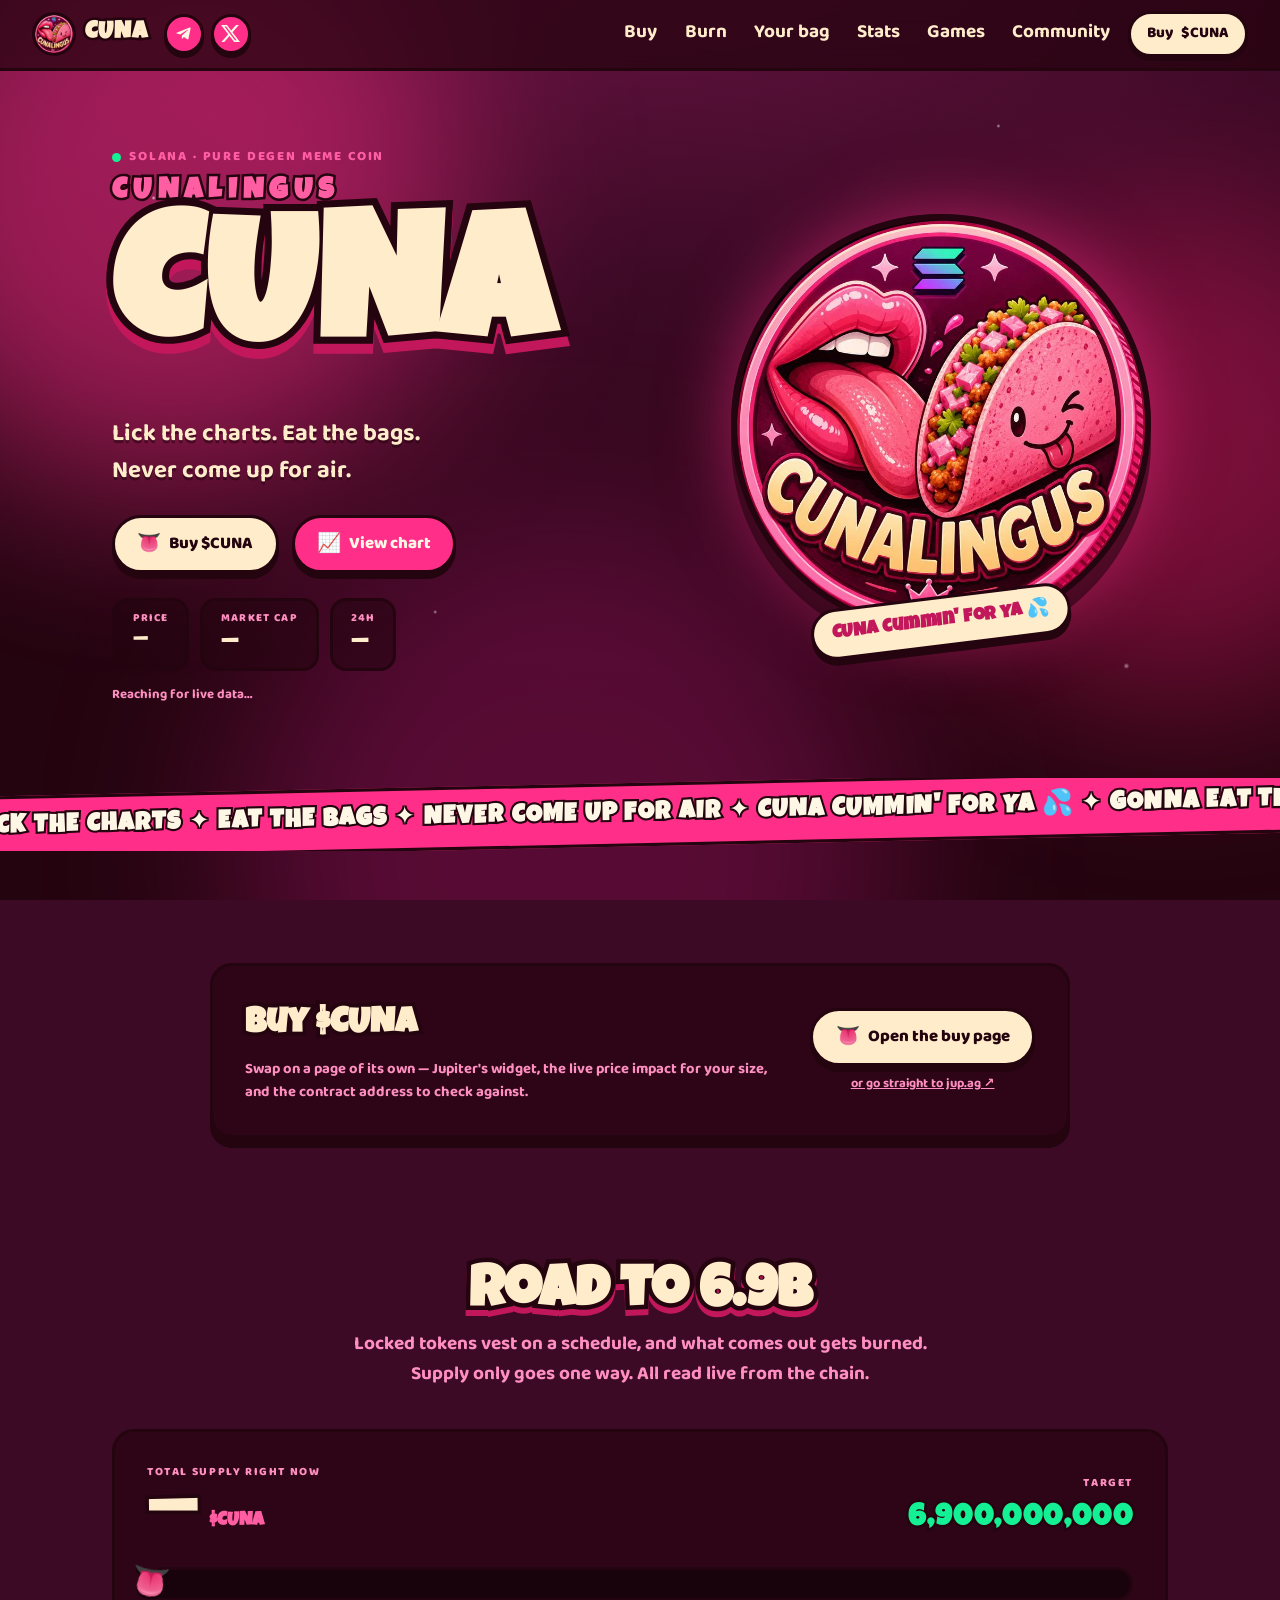
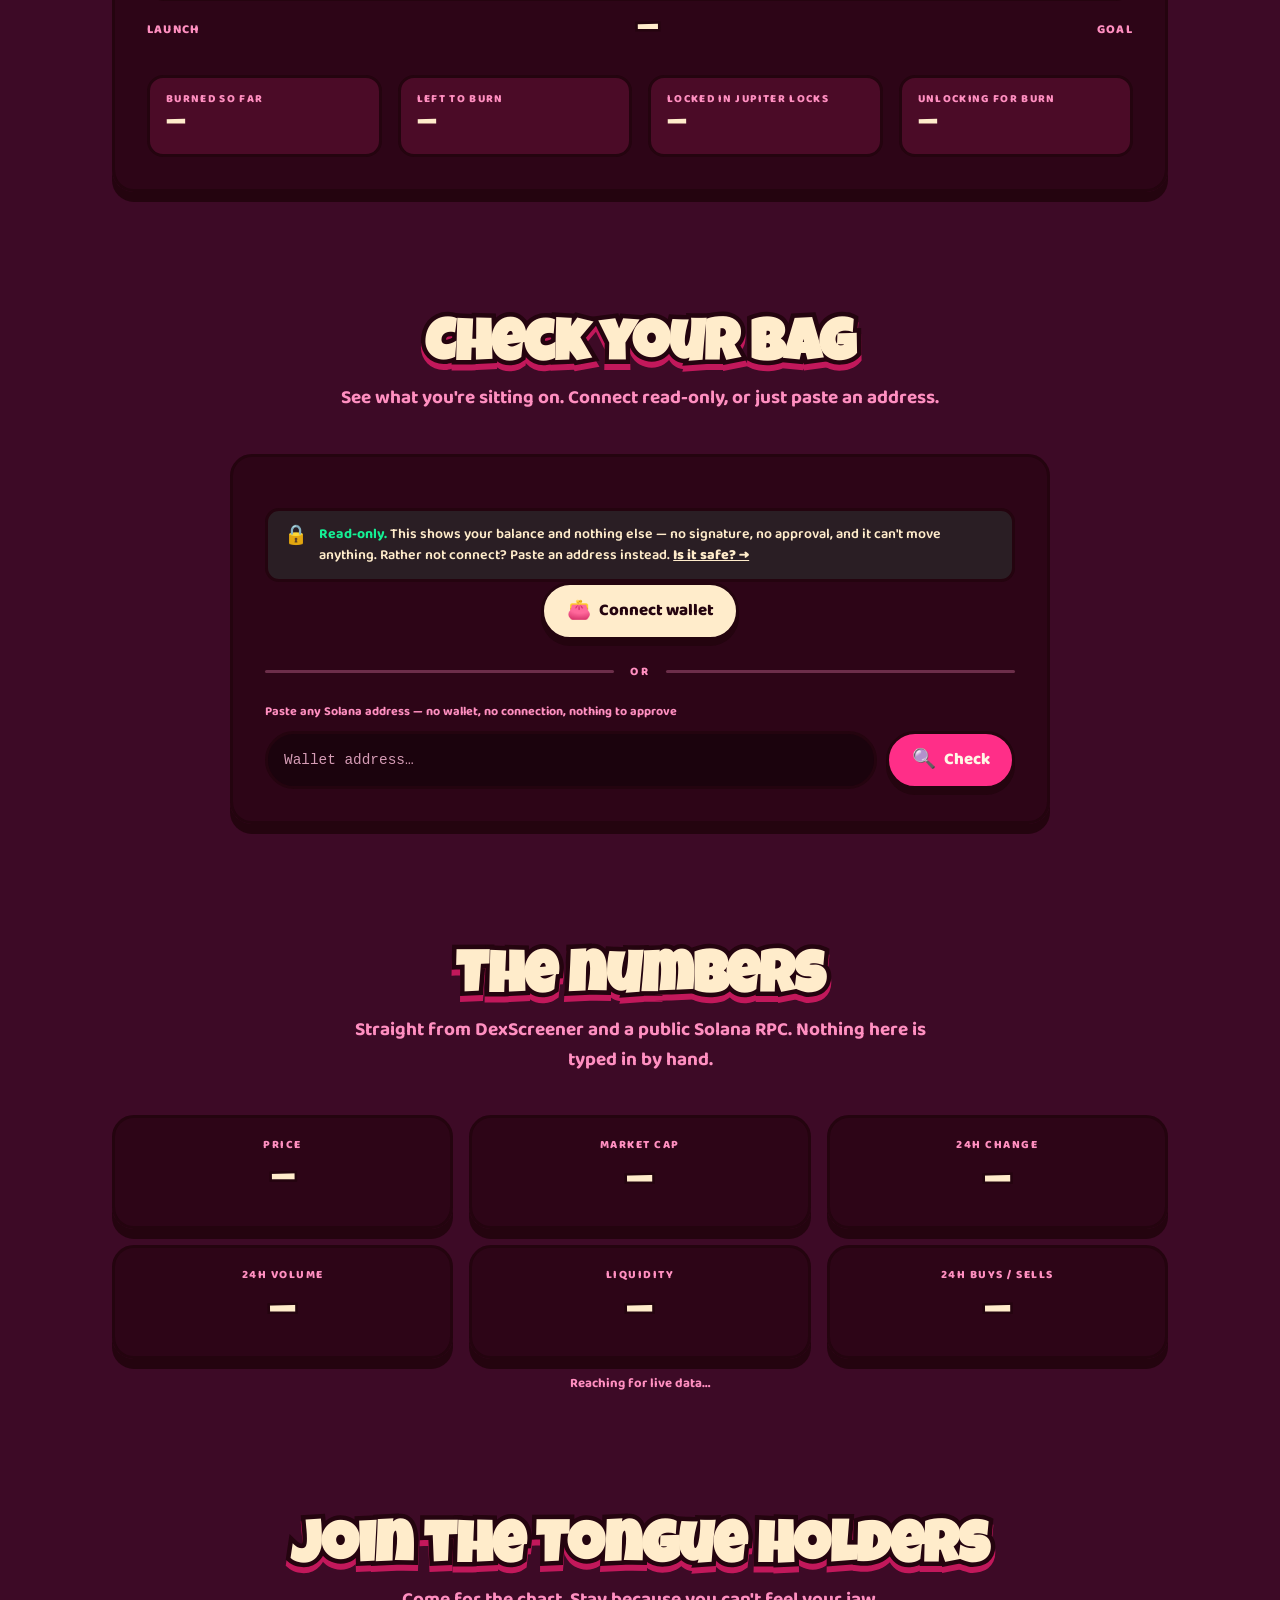
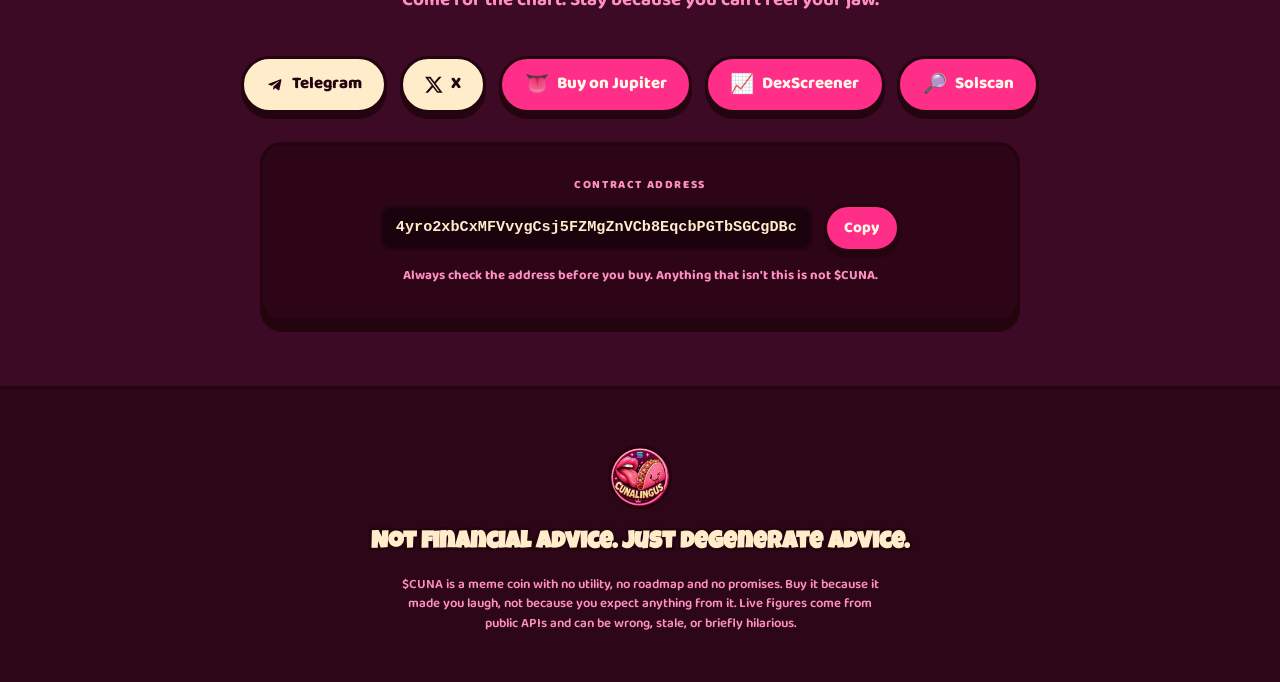
==== index.html @ 72b49560 "games: add TONGUE TWISTER and JEET WHACK, on a shared input layer Two more games out of the sprites " ====
<!doctype html>
<html lang="en">
<head>
<meta charset="utf-8">
<meta name="viewport" content="width=device-width, initial-scale=1, viewport-fit=cover">
<title>CUNALINGUS ($CUNA) — Lick the charts. Eat the bags.</title>
<meta name="description" content="CUNALINGUS ($CUNA) is a pure degen meme coin on Solana. Live price, live supply, and the Road to 6.9B burn tracker. Held by Tongue Holders worldwide.">
<meta name="theme-color" content="#3D0A26">
<link rel="icon" href="assets/logo.jpg">
<link rel="apple-touch-icon" href="assets/logo.jpg">

<link rel="canonical" href="https://cunatoken.com/">
<meta property="og:type" content="website">
<meta property="og:url" content="https://cunatoken.com/">
<meta property="og:site_name" content="CUNALINGUS">
<meta property="og:title" content="CUNALINGUS ($CUNA)">
<meta property="og:description" content="Lick the charts. Eat the bags. Never come up for air.">
<meta property="og:image" content="https://arweave.net/pFKl2kLMwya7ULAUtgBTYExz-3yHM4c3gc5eGmvWkVY">
<meta name="twitter:card" content="summary_large_image">
<meta name="twitter:title" content="CUNALINGUS ($CUNA)">
<meta name="twitter:description" content="Lick the charts. Eat the bags. Never come up for air.">
<meta name="twitter:image" content="https://arweave.net/pFKl2kLMwya7ULAUtgBTYExz-3yHM4c3gc5eGmvWkVY">

<link rel="preconnect" href="https://fonts.googleapis.com">
<link rel="preconnect" href="https://fonts.gstatic.com" crossorigin>
<link rel="preconnect" href="https://api.dexscreener.com">
<link href="https://fonts.googleapis.com/css2?family=Luckiest+Guy&family=Baloo+2:wght@500;600;700;800&display=swap" rel="stylesheet">
<link rel="stylesheet" href="assets/styles.css">
</head>
<body>

<a class="skip" href="#main">Skip to content</a>

<div class="bg" aria-hidden="true">
  <span class="blob blob-1"></span>
  <span class="blob blob-2"></span>
  <span class="blob blob-3"></span>
  <span class="sparkles"></span>
</div>

<header class="nav">
  <a class="nav-brand" href="#top">
    <img src="assets/logo.jpg" alt="" width="44" height="44">
    <span>CUNA</span>
  </a>
  <div class="nav-social" data-nav-social>
    <a class="social-btn" data-social="telegram" href="https://t.me/cunaonsol"
       target="_blank" rel="noopener" aria-label="$CUNA on Telegram">
      <svg viewBox="0 0 24 24" aria-hidden="true" focusable="false"><path d="M9.78 18.65l.28-4.23 7.68-6.92c.34-.31-.07-.46-.52-.19L7.74 13.3 3.64 12c-.88-.25-.89-.86.2-1.3l15.97-6.16c.73-.33 1.43.18 1.15 1.3l-2.72 12.81c-.19.91-.74 1.13-1.5.71L12.6 16.3l-1.99 1.93c-.23.23-.42.42-.83.42z"/></svg>
    </a>
    <a class="social-btn" data-social="x" href="https://x.com/cunatoken"
       target="_blank" rel="noopener" aria-label="$CUNA on X">
      <svg viewBox="0 0 24 24" aria-hidden="true" focusable="false"><path d="M18.901 1.153h3.68l-8.04 9.19L24 22.846h-7.406l-5.8-7.584-6.638 7.584H.474l8.6-9.83L0 1.154h7.594l5.243 6.932ZM17.61 20.644h2.039L6.486 3.24H4.298Z"/></svg>
    </a>
  </div>
  <nav class="nav-links" aria-label="Sections">
    <a href="buy.html">Buy</a>
    <a href="#burn">Burn</a>
    <a href="#bag">Your bag</a>
    <a href="#stats">Stats</a>
    <a href="#memes" data-memes-nav hidden>Memes</a>
    <a href="game.html">Games</a>
    <a href="#community">Community</a>
  </nav>
  <a class="btn btn-buy btn-sm" href="buy.html">Buy <span class="nav-buy-ticker">$CUNA</span></a>
</header>

<main id="main">

  <!-- ───────────────────────── HERO ───────────────────────── -->
  <section class="hero" id="top">
    <div class="hero-copy">
      <p class="eyebrow"><span class="dot"></span> Solana · pure degen meme coin</p>
      <p class="hero-kicker">CUNALINGUS</p>
      <h1 class="hero-title">CUNA</h1>
      <p class="hero-tagline">Lick the charts. Eat the bags.<br>Never come up for air.</p>

      <div class="cta-row">
        <a class="btn btn-buy" href="buy.html">
          <span class="btn-emoji" aria-hidden="true">👅</span> Buy $CUNA
        </a>
        <a class="btn btn-ghost" data-chart-link target="_blank" rel="noopener"
           href="https://dexscreener.com/solana/4yro2xbCxMFVvygCsj5FZMgZnVCb8EqcbPGTbSGCgDBc">
          <span class="btn-emoji" aria-hidden="true">📈</span> View chart
        </a>
      </div>

      <div class="chips" id="chips">
        <div class="chip">
          <span class="chip-label">Price</span>
          <strong class="chip-value" data-field="price">—</strong>
        </div>
        <div class="chip">
          <span class="chip-label">Market cap</span>
          <strong class="chip-value" data-field="fdv">—</strong>
        </div>
        <div class="chip">
          <span class="chip-label">24h</span>
          <strong class="chip-value" data-field="change24">—</strong>
        </div>
      </div>
      <p class="chip-note" data-live-note>Fetching live data…</p>
    </div>

    <div class="hero-art">
      <div class="coin-wrap">
        <img class="coin" src="assets/logo.jpg" width="768" height="768"
             alt="The CUNALINGUS coin: glossy pink lips with a tongue out, next to a winking pink taco.">
        <p class="coin-sticker">CUNA cummin' for ya <span aria-hidden="true">💦</span></p>
      </div>
    </div>
  </section>

  <!-- ───────────────────────── MARQUEE ───────────────────────── -->
  <div class="marquee-clip" aria-hidden="true">
    <div class="marquee">
      <div class="marquee-track">
        <span>LICK THE CHARTS ✦ EAT THE BAGS ✦ NEVER COME UP FOR AIR ✦ CUNA CUMMIN' FOR YA 💦 ✦ GONNA EAT THAT CHART ✦ DIAMOND TONGUES ✦&nbsp;</span>
        <span>LICK THE CHARTS ✦ EAT THE BAGS ✦ NEVER COME UP FOR AIR ✦ CUNA CUMMIN' FOR YA 💦 ✦ GONNA EAT THAT CHART ✦ DIAMOND TONGUES ✦&nbsp;</span>
      </div>
    </div>
  </div>

  <!-- ───────────────────────── BUY (compact) ───────────────────────── -->
  <section class="section" id="buy">
    <div class="card buy-cta">
      <div class="buy-cta-copy">
        <h2 class="buy-cta-title">Buy $CUNA</h2>
        <p>Swap on a page of its own — Jupiter's widget, the live price impact for your size, and the contract address to check against.</p>
      </div>
      <div class="buy-cta-actions">
        <a class="btn btn-buy" href="buy.html">
          <span class="btn-emoji" aria-hidden="true">👅</span> Open the buy page
        </a>
        <a class="buy-cta-alt" href="https://jup.ag/tokens/4yro2xbCxMFVvygCsj5FZMgZnVCb8EqcbPGTbSGCgDBc"
           target="_blank" rel="noopener">or go straight to jup.ag ↗</a>
      </div>
    </div>
  </section>

  <!-- ───────────────────────── BURN TRACKER ───────────────────────── -->
  <section class="section" id="burn">
    <div class="section-head">
      <h2 class="section-title">Road to 6.9B</h2>
      <p class="section-sub">Locked tokens vest on a schedule, and what comes out gets burned. Supply only goes one way. All read live from the chain.</p>
    </div>

    <div class="card burn-card">
      <div class="burn-top">
        <div class="burn-now">
          <span class="burn-label">Total supply right now</span>
          <strong class="burn-supply" data-field="supply">—</strong>
          <span class="burn-unit">$CUNA</span>
        </div>
        <div class="burn-goal">
          <span class="burn-label">Target</span>
          <strong class="burn-goal-value" data-field="goal">6,900,000,000</strong>
        </div>
      </div>

      <div class="bar" role="progressbar" aria-valuemin="0" aria-valuemax="100" aria-valuenow="0"
           aria-label="Progress toward the 6.9 billion supply target" data-bar>
        <div class="bar-fill" data-bar-fill>
          <span class="bar-shine" aria-hidden="true"></span>
        </div>
        <span class="bar-rider" data-bar-rider aria-hidden="true">👅</span>
      </div>

      <div class="bar-legend">
        <span data-field="launchLabel">Launch</span>
        <strong class="bar-pct" data-field="burnPct">—</strong>
        <span data-field="goalLabel">Goal</span>
      </div>

      <div class="burn-send" data-burn-send hidden>
        <div class="burn-send-head">
          <span class="burn-label">Send to the burn wallet</span>
          <p class="burn-send-copy">Want to burn some yourself without connecting anything? Send $CUNA here and it comes out of supply. This is a one-way trip — nothing sent here comes back.</p>
        </div>
        <div class="ca-row">
          <code class="ca-value" data-field="burnWallet">—</code>
          <button class="btn btn-copy" type="button" data-copy-burn>
            <span data-copy-burn-text>Copy</span>
          </button>
        </div>
        <div class="burn-send-stats">
          <div class="mini">
            <span class="mini-label">Waiting in the burn wallet</span>
            <strong class="mini-value" data-field="burnWalletBalance">—</strong>
          </div>
        </div>
        <p class="burn-send-warn"><strong>Only send $CUNA.</strong> Anything else sent to this address is gone for good, and nobody can get it back for you. Check the address character by character before you send — this page reads it from one place, but your clipboard is not the only thing on your computer.</p>
      </div>

      <div class="burn-stats">
        <div class="mini">
          <span class="mini-label">Burned so far</span>
          <strong class="mini-value" data-field="burned">—</strong>
        </div>
        <div class="mini">
          <span class="mini-label">Left to burn</span>
          <strong class="mini-value" data-field="remaining">—</strong>
        </div>
        <div class="mini">
          <span class="mini-label">Locked in Jupiter locks</span>
          <strong class="mini-value" data-field="locked">—</strong>
        </div>
        <div class="mini">
          <span class="mini-label">Unlocking for burn</span>
          <strong class="mini-value" data-field="unlockRate">—</strong>
        </div>
      </div>
    </div>
  </section>

  <!-- ───────────────────────── YOUR BAG (read-only wallet) ───────────────────────── -->
  <section class="section" id="bag">
    <div class="section-head">
      <h2 class="section-title">Check your bag</h2>
      <p class="section-sub">See what you're sitting on. Connect read-only, or just paste an address.</p>
    </div>

    <div class="card bag-card">
      <p class="safety-lite">
        <span class="safety-icon" aria-hidden="true">🔒</span>
        <span><strong>Read-only.</strong> This shows your balance and nothing else — no signature, no approval, and it can't move anything. Rather not connect? Paste an address instead. <a href="safety.html">Is it safe? →</a></span>
      </p>

      <div class="bag-connect" data-bag-connect>
        <button class="btn btn-buy" type="button" data-connect>
          <span class="btn-emoji" aria-hidden="true">👛</span> Connect wallet
        </button>
        <div class="wallet-picker" data-wallet-picker hidden role="group" aria-label="Choose a wallet"></div>

        <p class="bag-or"><span>or</span></p>

        <form class="bag-lookup" data-bag-lookup>
          <label class="bag-lookup-label" for="bag-address">Paste any Solana address — no wallet, no connection, nothing to approve</label>
          <div class="bag-lookup-row">
            <input class="bag-input" id="bag-address" name="address" type="text"
                   placeholder="Wallet address…" data-bag-input
                   autocomplete="off" autocapitalize="none" autocorrect="off" spellcheck="false">
            <button class="btn btn-ghost" type="submit">
              <span class="btn-emoji" aria-hidden="true">🔍</span> Check
            </button>
          </div>
        </form>
      </div>

      <div class="bag-result" data-bag-result hidden>
        <div class="bag-head">
          <div>
            <span class="bag-label" data-bag-source-label>Connected</span>
            <code class="bag-addr" data-field="walletAddr">—</code>
          </div>
          <button class="btn btn-ghost btn-sm" type="button" data-disconnect>
            <span data-disconnect-text>Disconnect</span>
          </button>
        </div>

        <div class="bag-grid">
          <div class="mini">
            <span class="mini-label">Your $CUNA</span>
            <strong class="mini-value" data-field="bagAmount">—</strong>
          </div>
          <div class="mini">
            <span class="mini-label">Worth right now</span>
            <strong class="mini-value" data-field="bagUsd">—</strong>
          </div>
          <div class="mini">
            <span class="mini-label">Share of total supply</span>
            <strong class="mini-value" data-field="bagShare">—</strong>
          </div>
        </div>

        <p class="bag-rank">Standing: <strong data-field="bagRank">—</strong></p>
      </div>

      <p class="bag-msg" data-bag-msg role="status"></p>
    </div>
  </section>

  <!-- ───────────────────────── STATS ───────────────────────── -->
  <section class="section" id="stats">
    <div class="section-head">
      <h2 class="section-title">The numbers</h2>
      <p class="section-sub">Straight from DexScreener and a public Solana RPC. Nothing here is typed in by hand.</p>
    </div>

    <div class="stat-grid">
      <div class="card stat">
        <span class="stat-label">Price</span>
        <strong class="stat-value" data-field="price">—</strong>
      </div>
      <div class="card stat">
        <span class="stat-label">Market cap</span>
        <strong class="stat-value" data-field="fdv">—</strong>
      </div>
      <div class="card stat">
        <span class="stat-label">24h change</span>
        <strong class="stat-value" data-field="change24">—</strong>
      </div>
      <div class="card stat">
        <span class="stat-label">24h volume</span>
        <strong class="stat-value" data-field="volume24">—</strong>
      </div>
      <div class="card stat">
        <span class="stat-label">Liquidity</span>
        <strong class="stat-value" data-field="liquidity">—</strong>
      </div>
      <div class="card stat">
        <span class="stat-label">24h buys / sells</span>
        <strong class="stat-value" data-field="txns24">—</strong>
      </div>
    </div>
    <p class="stat-foot" data-live-note>Fetching live data…</p>
  </section>

  <!-- ───────────────────────── MEMES ───────────────────────── -->
  <section class="section" id="memes" data-memes-section hidden>
    <div class="section-head">
      <h2 class="section-title">Meme stash</h2>
      <p class="section-sub">Right-click, save, post. That's the whole utility.</p>
    </div>
    <div class="meme-grid" data-meme-grid></div>
  </section>

  <!-- ───────────────────────── COMMUNITY ───────────────────────── -->
  <section class="section" id="community">
    <div class="section-head">
      <h2 class="section-title">Join the Tongue Holders</h2>
      <p class="section-sub">Come for the chart. Stay because you can't feel your jaw.</p>
    </div>

    <div class="links-row" data-links-row></div>

    <div class="card ca-card">
      <span class="ca-label">Contract address</span>
      <div class="ca-row">
        <code class="ca-value" data-field="mint">4yro2xbCxMFVvygCsj5FZMgZnVCb8EqcbPGTbSGCgDBc</code>
        <button class="btn btn-copy" type="button" data-copy-mint>
          <span data-copy-text>Copy</span>
        </button>
      </div>
      <p class="ca-note">Always check the address before you buy. Anything that isn't this is not $CUNA.</p>
    </div>
  </section>

</main>

<footer class="footer">
  <img src="assets/logo.jpg" alt="" width="64" height="64" class="footer-mark">
  <p class="footer-line">Not financial advice. Just degenerate advice.</p>
  <p class="footer-fine">$CUNA is a meme coin with no utility, no roadmap and no promises. Buy it because it made you laugh, not because you expect anything from it. Live figures come from public APIs and can be wrong, stale, or briefly hilarious.</p>
</footer>

<script src="assets/app.js"></script>
</body>
</html>
---- assets/styles.css ----
/* ============================================================
   CUNALINGUS ($CUNA) — sticker-book styles
   Palette: hot pink, deep plum, cream. Bold cartoon outlines.
   ============================================================ */

:root {
  --ink:        #24040f;
  --plum:       #3d0a26;
  --plum-2:     #520f33;
  --plum-3:     #6b1444;
  --pink:       #ff2e88;
  --pink-2:     #ff5fa2;
  --pink-3:     #ff8fc0;
  --pink-deep:  #c2185b;
  --cream:      #ffeccb;
  --cream-2:    #fff7e6;
  --mint:       #14f195;
  --red:        #ff5c5c;

  --edge: 3px solid var(--ink);
  --pop: 0 6px 0 var(--ink);
  --pop-lg: 0 10px 0 var(--ink);
  --radius: 22px;
  --maxw: 1120px;

  color-scheme: dark;

  --font-display: "Luckiest Guy", "Comic Sans MS", system-ui, sans-serif;
  --font-body: "Baloo 2", ui-rounded, "Segoe UI", system-ui, sans-serif;
}

*, *::before, *::after { box-sizing: border-box; }

html { scroll-behavior: smooth; }

body {
  margin: 0;
  font-family: var(--font-body);
  font-weight: 600;
  font-size: clamp(16px, 1.05vw + 13px, 19px);
  line-height: 1.55;
  color: var(--cream);
  background: var(--plum);
  overflow-x: hidden;
  -webkit-font-smoothing: antialiased;
}

img { max-width: 100%; height: auto; display: block; }

a { color: var(--pink-3); }

.skip {
  position: absolute; left: -9999px; top: 0; z-index: 100;
  background: var(--cream); color: var(--ink);
  padding: .6rem 1rem; border-radius: 0 0 12px 0; font-weight: 800;
}
.skip:focus { left: 0; }

:focus-visible {
  outline: 3px dashed var(--cream);
  outline-offset: 3px;
}

/* ─────────────── animated background ─────────────── */

.bg { position: fixed; inset: 0; z-index: -1; overflow: hidden; background:
  radial-gradient(120% 90% at 50% -10%, var(--plum-3) 0%, var(--plum) 45%, var(--ink) 100%); }

.blob {
  position: absolute;
  border-radius: 50%;
  filter: blur(90px);
  opacity: .5;
  animation: drift 26s ease-in-out infinite;
}
.blob-1 { width: 46vw; height: 46vw; left: -10vw; top: -8vw; background: var(--pink); }
.blob-2 { width: 40vw; height: 40vw; right: -12vw; top: 22vh; background: var(--pink-deep); animation-delay: -9s; }
.blob-3 { width: 52vw; height: 52vw; left: 18vw; bottom: -22vw; background: #8a1259; animation-delay: -17s; }

@keyframes drift {
  0%, 100% { transform: translate3d(0, 0, 0) scale(1); }
  33%      { transform: translate3d(6vw, 4vh, 0) scale(1.12); }
  66%      { transform: translate3d(-5vw, -3vh, 0) scale(.94); }
}

.sparkles {
  position: absolute; inset: 0;
  background-image:
    radial-gradient(2px 2px at 12% 22%, rgba(255,255,255,.75), transparent),
    radial-gradient(2px 2px at 78% 14%, rgba(255,255,255,.6), transparent),
    radial-gradient(2px 2px at 34% 68%, rgba(255,255,255,.55), transparent),
    radial-gradient(3px 3px at 88% 74%, rgba(255,255,255,.5), transparent),
    radial-gradient(2px 2px at 58% 42%, rgba(255,255,255,.5), transparent),
    radial-gradient(2px 2px at 22% 88%, rgba(255,255,255,.45), transparent);
  background-size: 100% 100%;
  animation: twinkle 5s ease-in-out infinite alternate;
}
@keyframes twinkle { from { opacity: .35; } to { opacity: .9; } }

/* ─────────────── nav ─────────────── */

.nav {
  position: sticky; top: 0; z-index: 50;
  display: flex; align-items: center; gap: 1rem;
  padding: .7rem clamp(.9rem, 3vw, 2rem);
  background: rgba(36, 4, 15, .72);
  backdrop-filter: blur(14px);
  border-bottom: 3px solid var(--ink);
}

.nav-brand {
  display: flex; align-items: center; gap: .55rem;
  font-family: var(--font-display); font-size: 1.5rem;
  color: var(--cream); text-decoration: none; letter-spacing: .04em;
  -webkit-text-stroke: 5px var(--ink); paint-order: stroke fill;
}
.nav-brand img { border-radius: 50%; border: 3px solid var(--ink); }

.nav-links {
  display: flex; gap: clamp(.6rem, 2vw, 1.5rem);
  flex-wrap: wrap;
}
.nav-links a {
  color: var(--cream); text-decoration: none; font-weight: 700;
  padding: .25rem .1rem; border-bottom: 3px solid transparent;
  transition: color .15s, border-color .15s;
}
.nav-links a:hover { color: var(--pink-3); border-bottom-color: var(--pink); }

/* Breakpoint sized from the widest the nav can ever get: every section link
   present INCLUDING Memes, which is hidden until CONFIG.memes is populated.
   Measured, not guessed — below this the row wraps to two lines and anchor
   targets land under the sticky bar. */
@media (max-width: 980px) {
  .nav-links { display: none; }
}

@media (max-width: 400px) {
  .nav { gap: .5rem; padding-left: .7rem; padding-right: .7rem; }
  .nav-brand { font-size: 1.2rem; gap: .4rem; }
  .nav-brand img { width: 34px; height: 34px; }
  .social-btn { width: 34px; height: 34px; }
  .social-btn svg { width: 16px; height: 16px; }
  .btn-sm { padding: .45rem .75rem; font-size: .85rem; }
  /* "Buy $CUNA" is more than a narrow header can hold next to everything
     else; the ticker drops and the button reads simply "Buy". */
  .nav-buy-ticker { display: none; }
}

.nav-social {
  display: flex; gap: .45rem; flex: 0 0 auto;
  /* Sits beside the logo and pushes the rest of the header right, so the
     two places people actually gather are among the first things read.
     Doubles as the mobile layout: with the text links hidden this still
     leaves Buy on the right. */
  margin-right: auto;
}

.social-btn {
  display: grid; place-items: center;
  width: 40px; height: 40px;
  color: var(--cream-2);
  background: var(--pink);
  border: 3px solid var(--ink);
  border-radius: 50%;
  box-shadow: 0 4px 0 var(--ink);
  transition: transform .12s ease, box-shadow .12s ease, background .15s;
}
.social-btn:hover { background: var(--pink-2); transform: translateY(2px); box-shadow: 0 2px 0 var(--ink); }
.social-btn:active { transform: translateY(4px); box-shadow: 0 0 0 var(--ink); }
.social-btn[hidden] { display: none; }
.social-btn svg { width: 19px; height: 19px; fill: currentColor; display: block; }

/* ─────────────── buttons ─────────────── */

.btn {
  display: inline-flex; align-items: center; gap: .5rem;
  font-family: var(--font-body); font-weight: 800; font-size: 1.05rem;
  padding: .8rem 1.4rem;
  border: var(--edge); border-radius: 999px;
  text-decoration: none; cursor: pointer;
  box-shadow: var(--pop);
  transition: transform .12s ease, box-shadow .12s ease, background .15s;
}
.btn:hover { transform: translateY(3px); box-shadow: 0 3px 0 var(--ink); }
.btn:active { transform: translateY(6px); box-shadow: 0 0 0 var(--ink); }

.btn-sm { padding: .5rem 1rem; font-size: .95rem; box-shadow: 0 4px 0 var(--ink); }
.btn-emoji { font-size: 1.15em; line-height: 1; }
.btn-icon { width: 1.05em; height: 1.05em; fill: currentColor; flex: 0 0 auto; }

.btn-buy { background: var(--cream); color: var(--ink); }
.btn-buy:hover { background: #fff; }

.btn-ghost { background: var(--pink); color: var(--cream-2); }
.btn-ghost:hover { background: var(--pink-2); }

.btn-copy { background: var(--pink); color: var(--cream-2); padding: .55rem 1.1rem; font-size: .95rem; }
.btn-copy.is-done { background: var(--mint); color: var(--ink); }

/* ─────────────── hero ─────────────── */

.hero {
  max-width: var(--maxw);
  margin: 0 auto;
  padding: clamp(2rem, 6vw, 4.5rem) clamp(1rem, 4vw, 2rem) clamp(1.5rem, 4vw, 3rem);
  display: grid;
  grid-template-columns: 1.1fr .9fr;
  gap: clamp(1.5rem, 4vw, 3rem);
  align-items: center;
}
@media (max-width: 900px) {
  .hero { grid-template-columns: 1fr; text-align: center; }
  .hero-art { order: -1; }
  .cta-row, .chips { justify-content: center; }
  .eyebrow { justify-content: center; }
}

.eyebrow {
  display: inline-flex; align-items: center; gap: .5rem;
  margin: 0 0 .6rem;
  font-size: .82rem; font-weight: 800; letter-spacing: .14em; text-transform: uppercase;
  color: var(--pink-2);
}
.dot {
  width: 9px; height: 9px; border-radius: 50%; background: var(--mint);
  box-shadow: 0 0 0 0 rgba(20,241,149,.7); animation: pulse 2.2s infinite;
}
@keyframes pulse {
  70%  { box-shadow: 0 0 0 10px rgba(20,241,149,0); }
  100% { box-shadow: 0 0 0 0 rgba(20,241,149,0); }
}

.hero-kicker {
  margin: 0 0 .35rem;
  font-family: var(--font-display);
  font-size: clamp(1.1rem, 3vw, 1.8rem);
  line-height: 1.1;
  letter-spacing: .22em;
  color: var(--pink-2);
  -webkit-text-stroke: 5px var(--ink); paint-order: stroke fill;
}

.hero-title {
  /* line-height under 1 lets the glyphs spill out of their line box, so the
     display face needs breathing room above it or it eats the kicker. */
  margin: 0 0 .14em;
  font-family: var(--font-display);
  font-size: clamp(4.5rem, 17vw, 11rem);
  line-height: 1;
  letter-spacing: .01em;
  color: var(--cream);
  -webkit-text-stroke: 14px var(--ink);
  paint-order: stroke fill;
  filter: drop-shadow(0 10px 0 var(--pink-deep));
}

.hero-tagline {
  margin: 0 0 1.6rem;
  font-size: clamp(1.15rem, 2.2vw, 1.5rem);
  font-weight: 700;
  color: var(--cream);
  text-shadow: 0 3px 0 rgba(36,4,15,.55);
}

.cta-row { display: flex; flex-wrap: wrap; gap: .8rem; margin-bottom: 1.6rem; }

.chips { display: flex; flex-wrap: wrap; gap: .7rem; }
.chip {
  display: flex; flex-direction: column; gap: .05rem;
  padding: .55rem 1.1rem;
  background: rgba(36,4,15,.55);
  border: 3px solid var(--ink);
  border-radius: 16px;
  min-width: 118px;
}
.chip-label { font-size: .7rem; letter-spacing: .12em; text-transform: uppercase; color: var(--pink-3); font-weight: 800; }
.chip-value { font-family: var(--font-display); font-size: 1.25rem; letter-spacing: .02em; color: var(--cream); }
.chip-note, .stat-foot {
  margin: .9rem 0 0; font-size: .82rem; color: var(--pink-3); font-weight: 700;
}

.hero-art { display: flex; justify-content: center; }
.coin-wrap { position: relative; width: min(100%, 420px); }
.coin {
  width: 100%;
  border-radius: 50%;
  border: 6px solid var(--ink);
  box-shadow: 0 18px 0 rgba(36,4,15,.6), 0 0 70px rgba(255,46,136,.55);
  animation: bob 6s ease-in-out infinite;
}
@keyframes bob {
  0%, 100% { transform: translateY(0) rotate(-2deg); }
  50%      { transform: translateY(-16px) rotate(2deg); }
}

.coin-sticker {
  /* Centred under the coin and never wider than it, so the rotation can't
     push horizontal overflow onto the page at small viewports. */
  position: absolute;
  left: 50%;
  bottom: -3%;
  margin: 0;
  transform: translateX(-50%) rotate(-7deg);
  transform-origin: center;
  max-width: 100%;
  padding: .5rem 1.15rem;
  background: var(--cream);
  color: var(--pink-deep);
  border: 3px solid var(--ink);
  border-radius: 999px;
  box-shadow: var(--pop);
  font-family: var(--font-display);
  font-size: clamp(.8rem, 1.7vw, 1.15rem);
  letter-spacing: .03em;
  white-space: nowrap;
  animation: sticker-wiggle 4.5s ease-in-out infinite;
}
@keyframes sticker-wiggle {
  0%, 100% { transform: translateX(-50%) rotate(-7deg) translateY(0); }
  50%      { transform: translateX(-50%) rotate(-3deg) translateY(-7px); }
}

/* ─────────────── marquee ─────────────── */

.marquee-clip {
  overflow: hidden;
  margin: 1.5rem 0 3rem;
  padding: .4rem 0;
}
.marquee {
  overflow: hidden;
  background: var(--pink);
  border-top: 3px solid var(--ink);
  border-bottom: 3px solid var(--ink);
  padding: .55rem 0;
  transform: rotate(-1.2deg) scale(1.04);
}
.marquee-track {
  display: flex; width: max-content;
  animation: slide 38s linear infinite;
}
.marquee span {
  font-family: var(--font-display);
  font-size: clamp(1rem, 2.2vw, 1.5rem);
  letter-spacing: .06em;
  color: var(--cream-2);
  white-space: nowrap;
  -webkit-text-stroke: 4px var(--ink); paint-order: stroke fill;
}
@keyframes slide { to { transform: translateX(-50%); } }

/* ─────────────── sections & cards ─────────────── */

.section {
  max-width: var(--maxw);
  margin: 0 auto;
  padding: clamp(2rem, 6vw, 4rem) clamp(1rem, 4vw, 2rem);
  scroll-margin-top: 5rem;
}

.hero, #main { scroll-margin-top: 5rem; }

.section-head { text-align: center; margin-bottom: clamp(1.5rem, 4vw, 2.5rem); }

.section-title {
  margin: 0 0 .4rem;
  font-family: var(--font-display);
  font-size: clamp(2.2rem, 6vw, 3.6rem);
  line-height: 1;
  color: var(--cream);
  -webkit-text-stroke: 9px var(--ink); paint-order: stroke fill;
  filter: drop-shadow(0 6px 0 var(--pink-deep));
}
.section-sub { margin: 0 auto; max-width: 56ch; color: var(--pink-3); font-weight: 700; }

.card {
  background: rgba(36,4,15,.62);
  border: var(--edge);
  border-radius: var(--radius);
  box-shadow: var(--pop-lg);
  padding: clamp(1.2rem, 3vw, 2rem);
}

/* One-line version of the safety notice, with the detail a click away. */
.safety-lite {
  display: flex; gap: .7rem; align-items: flex-start;
  margin: 1.2rem 0 0;
  padding: .8rem 1rem;
  background: rgba(20, 241, 149, .1);
  border: 3px solid var(--ink);
  border-radius: 14px;
  font-size: .88rem; line-height: 1.5;
}
.safety-lite strong { color: var(--mint); }
.safety-lite a { color: var(--cream); font-weight: 800; white-space: nowrap; }
.safety-lite .safety-icon { font-size: 1.2rem; line-height: 1.3; }

/* Compact buy call-to-action on the main page. */
.buy-cta {
  display: flex; flex-wrap: wrap; gap: 1.2rem;
  align-items: center; justify-content: space-between;
  max-width: 860px; margin: 0 auto;
}
.buy-cta-copy { flex: 1 1 320px; }
.buy-cta-title {
  margin: 0 0 .3rem;
  font-family: var(--font-display);
  font-size: clamp(1.6rem, 4vw, 2.2rem);
  color: var(--cream);
  -webkit-text-stroke: 7px var(--ink); paint-order: stroke fill;
}
.buy-cta-copy p { margin: 0; font-size: .92rem; color: var(--pink-3); font-weight: 700; }
.buy-cta-actions { display: flex; flex-direction: column; gap: .5rem; align-items: center; }
.buy-cta-alt { font-size: .8rem; font-weight: 700; color: var(--pink-3); }

/* Long-form pages (safety). */
.prose { max-width: 68ch; margin: 0 auto; }
.prose h2 {
  margin: 2rem 0 .6rem;
  font-family: var(--font-display);
  font-size: clamp(1.3rem, 3vw, 1.8rem);
  color: var(--cream);
  -webkit-text-stroke: 6px var(--ink); paint-order: stroke fill;
}
.prose h2:first-of-type { margin-top: 0; }
.prose p { margin: 0 0 .9rem; }
.prose ul { margin: 0 0 .9rem; padding-left: 1.2rem; }
.prose li { margin-bottom: .4rem; }
.prose strong { color: var(--pink-2); }
.prose .ca-value { display: inline-block; }
.prose-back { margin-top: 2.5rem; font-weight: 800; }

/* ─────────────── buy / swap ─────────────── */

.buy-card { max-width: 860px; margin: 0 auto; }


.impact-ok { color: var(--mint); }
.impact-warn { color: #fbbf24; }
.impact-bad { color: var(--red); }

.buy-load { text-align: center; }
.buy-load-note {
  margin: .9rem auto 0; max-width: 56ch;
  font-size: .82rem; color: var(--pink-3); font-weight: 600; line-height: 1.5;
}

.jup-wrap[hidden] { display: none; }
#jupiter-plugin { min-height: 560px; }
.jup-loading {
  margin: 0 0 -1.5rem; padding-top: 1rem;
  text-align: center; font-size: .9rem; font-weight: 700; color: var(--pink-3);
}
.jup-loading[hidden] { display: none; }
.jup-impact {
  margin: .9rem 0 0; text-align: center;
  font-size: .9rem; font-weight: 800;
}
.jup-impact:empty { display: none; }

.buy-fallback { margin: 1.2rem 0 0; text-align: center; font-size: .88rem; font-weight: 700; }
.buy-fallback a { color: var(--pink-3); }
.buy-fallback a:hover { color: var(--cream); }

.mint-inline {
  font-family: ui-monospace, "SFMono-Regular", Menlo, Consolas, monospace;
  font-size: .82em; word-break: break-all; color: var(--cream);
}

/* ─────────────── burn tracker ─────────────── */

.burn-card { position: relative; overflow: hidden; }

.burn-top {
  display: flex; flex-wrap: wrap; gap: 1rem 2rem;
  align-items: flex-end; justify-content: space-between;
  margin-bottom: 1.5rem;
}
.burn-label {
  display: block;
  font-size: .72rem; letter-spacing: .14em; text-transform: uppercase;
  color: var(--pink-3); font-weight: 800; margin-bottom: .2rem;
}
.burn-supply {
  font-family: var(--font-display);
  font-size: clamp(2rem, 6.5vw, 3.6rem);
  line-height: 1;
  color: var(--cream);
  -webkit-text-stroke: 7px var(--ink); paint-order: stroke fill;
  font-variant-numeric: tabular-nums;
}
.burn-unit { font-family: var(--font-display); color: var(--pink-2); font-size: 1.2rem; margin-left: .35rem; }
.burn-goal { text-align: right; }
.burn-goal-value {
  font-family: var(--font-display); font-size: clamp(1.2rem, 3vw, 1.9rem);
  color: var(--mint); -webkit-text-stroke: 5px var(--ink); paint-order: stroke fill;
}
@media (max-width: 560px) { .burn-goal { text-align: left; } }

.bar {
  position: relative;
  height: 34px;
  background: rgba(0,0,0,.45);
  border: var(--edge);
  border-radius: 999px;
  overflow: visible;
}
.bar-fill {
  position: relative;
  height: 100%;
  width: 0%;
  border-radius: 999px;
  background: linear-gradient(90deg, var(--pink-deep), var(--pink), var(--pink-3));
  transition: width 1.2s cubic-bezier(.22,.9,.3,1);
  overflow: hidden;
}
.bar-shine {
  position: absolute; inset: 0;
  background: linear-gradient(100deg, transparent 20%, rgba(255,255,255,.55) 50%, transparent 80%);
  transform: translateX(-100%);
  animation: shine 2.8s ease-in-out infinite;
}
@keyframes shine { to { transform: translateX(200%); } }

.bar-rider {
  position: absolute; top: 50%; left: 0;
  transform: translate(-50%, -50%) rotate(8deg);
  font-size: 1.9rem; line-height: 1;
  transition: left 1.2s cubic-bezier(.22,.9,.3,1);
  filter: drop-shadow(0 3px 0 rgba(0,0,0,.5));
}

.bar-legend {
  display: flex; justify-content: space-between; align-items: center;
  margin: .7rem 0 1.6rem;
  font-size: .78rem; letter-spacing: .1em; text-transform: uppercase;
  color: var(--pink-3); font-weight: 800;
}
.bar-pct {
  font-family: var(--font-display);
  font-size: 1.5rem; letter-spacing: 0; text-transform: none;
  color: var(--cream);
  -webkit-text-stroke: 5px var(--ink); paint-order: stroke fill;
}

.burn-stats { display: grid; grid-template-columns: repeat(auto-fit, minmax(160px, 1fr)); gap: 1rem; }
.mini {
  background: rgba(255,46,136,.14);
  border: 3px solid var(--ink);
  border-radius: 16px;
  padding: .8rem 1rem;
}
.mini-label { display: block; font-size: .7rem; letter-spacing: .12em; text-transform: uppercase; color: var(--pink-3); font-weight: 800; }
.mini-value { font-family: var(--font-display); font-size: 1.35rem; color: var(--cream); font-variant-numeric: tabular-nums; }

.burn-send {
  margin: 0 0 1.5rem;
  padding: 1.1rem 1.2rem;
  background: rgba(255, 92, 92, .1);
  border: 3px solid var(--ink);
  border-radius: 18px;
}
.burn-send[hidden] { display: none; }
.burn-send-head { margin-bottom: .9rem; }
.burn-send-copy { margin: .3rem 0 0; font-size: .9rem; color: var(--cream); }
.burn-send .ca-row { justify-content: flex-start; }
.burn-send-stats { margin-top: 1rem; }
.burn-send-warn {
  margin: 1rem 0 0;
  font-size: .82rem; line-height: 1.5; color: var(--pink-3); font-weight: 600;
}
.burn-send-warn strong { color: var(--red); }

/* ─────────────── stat grid ─────────────── */

.stat-grid { display: grid; grid-template-columns: repeat(auto-fit, minmax(290px, 1fr)); gap: 1rem; }
.stat { text-align: center; padding: 1.2rem 1rem; }
.stat-label { display: block; font-size: .72rem; letter-spacing: .13em; text-transform: uppercase; color: var(--pink-3); font-weight: 800; margin-bottom: .3rem; }
.stat-value {
  font-family: var(--font-display); font-size: clamp(1.4rem, 3vw, 1.9rem);
  color: var(--cream); font-variant-numeric: tabular-nums;
  -webkit-text-stroke: 5px var(--ink); paint-order: stroke fill;
}
.stat-foot { text-align: center; }

/* A sub-cent price is by far the longest figure on the page — around twice
   the characters of any other — and this display face has very wide digits.
   Left at the shared size it grew straight out of its card and into the one
   next to it, so it gets its own scale and tighter tracking. */
.stat-value[data-field="price"] {
  font-size: clamp(1.05rem, 2.3vw, 1.7rem);
  letter-spacing: .005em;
}
.chip-value[data-field="price"] {
  font-size: 1.05rem;
  letter-spacing: .005em;
}

/* Belt and braces: a value can shrink and, in the worst case, break rather
   than overlap the card beside it. */
.stat, .chip { min-width: 0; }
.stat-value, .chip-value, .mini-value {
  display: block;
  max-width: 100%;
  overflow-wrap: anywhere;
}

/* The display face sets numerals tight enough that commas touch digits.
   Every element that shows a live number gets a little air. */
.chip-value,
.stat-value,
.mini-value,
.burn-supply,
.burn-goal-value,
.bar-pct { letter-spacing: .045em; }

.is-up { color: var(--mint); }
.is-down { color: var(--red); }

/* ─────────────── your bag (read-only wallet) ─────────────── */

.bag-card { max-width: 820px; margin: 0 auto; }

.safety {
  display: flex; gap: .9rem; align-items: flex-start;
  background: rgba(20, 241, 149, .1);
  border: 3px solid var(--ink);
  border-radius: 16px;
  padding: .9rem 1.1rem;
  margin-bottom: 1.4rem;
}
.safety-icon { font-size: 1.4rem; line-height: 1.3; flex: 0 0 auto; }
.safety p { margin: 0; font-size: .92rem; line-height: 1.5; color: var(--cream); }
.safety strong { color: var(--mint); }

/* The swap warning is a different kind of notice from the read-only one —
   this is the box that DOES ask for a signature, so it should not look
   identical to the box promising it never will. */
.safety-swap { margin-top: 1.5rem; background: rgba(255, 46, 136, .12); }
.safety-swap strong { color: var(--pink-2); }

.bag-connect { text-align: center; }

.wallet-picker {
  display: flex; flex-wrap: wrap; gap: .7rem; justify-content: center;
  margin-top: 1rem;
}
.wallet-picker[hidden] { display: none; }

.bag-or {
  display: flex; align-items: center; gap: 1rem;
  margin: 1.4rem 0;
  color: var(--pink-3); font-weight: 800;
  font-size: .74rem; letter-spacing: .18em; text-transform: uppercase;
}
.bag-or::before, .bag-or::after {
  content: ""; flex: 1 1 auto; height: 3px;
  background: rgba(255, 143, 192, .3); border-radius: 2px;
}

.bag-lookup { text-align: left; }
.bag-lookup-label {
  display: block; margin-bottom: .5rem;
  font-size: .78rem; font-weight: 700; color: var(--pink-3);
}
.bag-lookup-row { display: flex; flex-wrap: wrap; gap: .6rem; }

.bag-input {
  flex: 1 1 260px; min-width: 0;
  font-family: ui-monospace, "SFMono-Regular", Menlo, Consolas, monospace;
  font-size: .9rem;
  padding: .75rem 1rem;
  color: var(--cream);
  background: rgba(0, 0, 0, .4);
  border: 3px solid var(--ink);
  border-radius: 999px;
}
.bag-input::placeholder { color: rgba(255, 190, 219, .82); }
.bag-input:focus { outline: 3px dashed var(--cream); outline-offset: 2px; }

.bag-head {
  display: flex; flex-wrap: wrap; gap: .8rem;
  align-items: center; justify-content: space-between;
  margin-bottom: 1.2rem;
}
.bag-label {
  display: block;
  font-size: .7rem; letter-spacing: .12em; text-transform: uppercase;
  color: var(--pink-3); font-weight: 800;
}
.bag-addr {
  font-family: ui-monospace, "SFMono-Regular", Menlo, Consolas, monospace;
  font-size: .95rem; color: var(--cream); word-break: break-all;
}

.bag-grid { display: grid; grid-template-columns: repeat(auto-fit, minmax(160px, 1fr)); gap: 1rem; }

.bag-rank {
  margin: 1.2rem 0 0; text-align: center;
  font-size: .78rem; letter-spacing: .12em; text-transform: uppercase;
  color: var(--pink-3); font-weight: 800;
}
.bag-rank strong {
  display: block; margin-top: .2rem;
  font-family: var(--font-display);
  font-size: 1.6rem; letter-spacing: .02em; text-transform: none;
  color: var(--cream);
  -webkit-text-stroke: 6px var(--ink); paint-order: stroke fill;
}

.bag-msg {
  margin: 1rem 0 0; text-align: center;
  font-size: .88rem; font-weight: 700; color: var(--pink-3);
}
.bag-msg:empty { display: none; }
.bag-msg.is-error { color: var(--red); }

/* ─────────────── lore ─────────────── */

.lore {
  display: grid; grid-template-columns: .8fr 1.2fr; gap: clamp(1.5rem, 4vw, 3rem);
  align-items: center;
}
@media (max-width: 860px) { .lore { grid-template-columns: 1fr; } .lore-art { max-width: 300px; margin: 0 auto; } }

.lore-art img {
  border-radius: 50%;
  border: 6px solid var(--ink);
  box-shadow: 0 14px 0 rgba(36,4,15,.6);
  transform: rotate(-5deg);
}
.lore-copy .section-title { text-align: left; margin-bottom: 1rem; }
.lore-copy p { margin: 0 0 1rem; }
.lore-punch {
  font-family: var(--font-display);
  font-size: clamp(1.2rem, 2.6vw, 1.7rem);
  color: var(--pink-2);
  -webkit-text-stroke: 5px var(--ink); paint-order: stroke fill;
  margin-bottom: 0 !important;
}

/* ─────────────── memes ─────────────── */

.meme-grid { display: grid; grid-template-columns: repeat(auto-fill, minmax(230px, 1fr)); gap: 1.1rem; }
.meme {
  margin: 0;
  border: var(--edge);
  border-radius: 18px;
  overflow: hidden;
  background: rgba(36,4,15,.6);
  box-shadow: var(--pop);
  transition: transform .15s ease, box-shadow .15s ease;
}
.meme:hover { transform: translateY(-4px) rotate(-1deg); box-shadow: 0 12px 0 var(--ink); }
.meme img { width: 100%; aspect-ratio: 1 / 1; object-fit: cover; }
.meme figcaption { padding: .5rem .75rem; font-size: .85rem; font-weight: 700; color: var(--pink-3); }

/* ─────────────── community ─────────────── */

.links-row { display: flex; flex-wrap: wrap; gap: .8rem; justify-content: center; margin-bottom: 1.8rem; }

.ca-card { max-width: 760px; margin: 0 auto; text-align: center; }
.ca-label { display: block; font-size: .72rem; letter-spacing: .14em; text-transform: uppercase; color: var(--pink-3); font-weight: 800; margin-bottom: .6rem; }
.ca-row { display: flex; flex-wrap: wrap; gap: .7rem; align-items: center; justify-content: center; }
.ca-value {
  font-family: ui-monospace, "SFMono-Regular", Menlo, Consolas, monospace;
  font-size: clamp(.72rem, 2.1vw, .95rem);
  background: rgba(0,0,0,.4);
  border: 3px solid var(--ink);
  border-radius: 12px;
  padding: .5rem .8rem;
  color: var(--cream);
  word-break: break-all;
}
.ca-note { margin: .9rem 0 0; font-size: .82rem; color: var(--pink-3); font-weight: 700; }

/* ─────────────── footer ─────────────── */

.footer {
  text-align: center;
  padding: clamp(2rem, 5vw, 3.5rem) 1.5rem 3rem;
  border-top: 3px solid var(--ink);
  background: rgba(36,4,15,.6);
}
.footer-mark { border-radius: 50%; border: 3px solid var(--ink); margin: 0 auto 1rem; }
.footer-line {
  margin: 0 0 .8rem;
  font-family: var(--font-display);
  font-size: clamp(1.1rem, 2.6vw, 1.5rem);
  color: var(--cream);
  -webkit-text-stroke: 5px var(--ink); paint-order: stroke fill;
}
.footer-fine { margin: 0 auto; max-width: 62ch; font-size: .82rem; color: var(--pink-3); font-weight: 600; line-height: 1.5; }

/* ─────────────── narrow screens ─────────────── */

@media (max-width: 660px) {
  .stat-grid { grid-template-columns: repeat(2, minmax(0, 1fr)); }
  .stat-value { font-size: clamp(1.1rem, 4.4vw, 1.6rem); }
  .stat-value[data-field="price"] { font-size: clamp(.82rem, 3.5vw, 1.15rem); }
}

@media (max-width: 480px) {
  .bar-legend { font-size: .68rem; gap: .5rem; }
  .bar-pct { font-size: 1.2rem; }
  .stat { padding: 1rem .6rem; }
  .chip { flex: 1 1 auto; min-width: 100px; }
}

/* ─────────────── motion preferences ─────────────── */

@media (prefers-reduced-motion: reduce) {
  html { scroll-behavior: auto; }
  *, *::before, *::after {
    animation-duration: .001ms !important;
    animation-iteration-count: 1 !important;
    transition-duration: .001ms !important;
  }
}

/* ─────────────── forced colors (Windows high contrast) ─────────────── */

@media (forced-colors: active) {
  /* Chromium forces `color` to CanvasText but leaves -webkit-text-stroke-color
     alone, so a near-black stroke stays painted around now-black glyphs and
     every headline and live number collapses into a solid blob. */
  *, *::before, *::after { -webkit-text-stroke-width: 0 !important; }

  /* Decorative, and not stripped automatically. */
  .hero-title, .section-title { filter: none !important; }

  /* The burn bar carries real information, so opt it out and let it keep
     conveying progress. .bar-legend is a sibling, so .bar-pct is unaffected. */
  .bar { forced-color-adjust: none; }
  .bar-fill { forced-color-adjust: none; background: Highlight !important; }
}

/* ─────────────── print ─────────────── */

@media print {
  /* The contract address is the one thing worth printing, and cream-on-plum
     prints as invisible. */
  .bg, .nav, .marquee-clip, .buy-load, .jup-wrap { display: none !important; }
  body { background: #fff; color: #000; }
  .card, .ca-value, .mint-inline { background: #fff !important; color: #000 !important; }
  .ca-value, .mint-inline { border: 1px solid #000; }
  .section-title, .footer-line { -webkit-text-stroke-width: 0; color: #000; filter: none; }
}
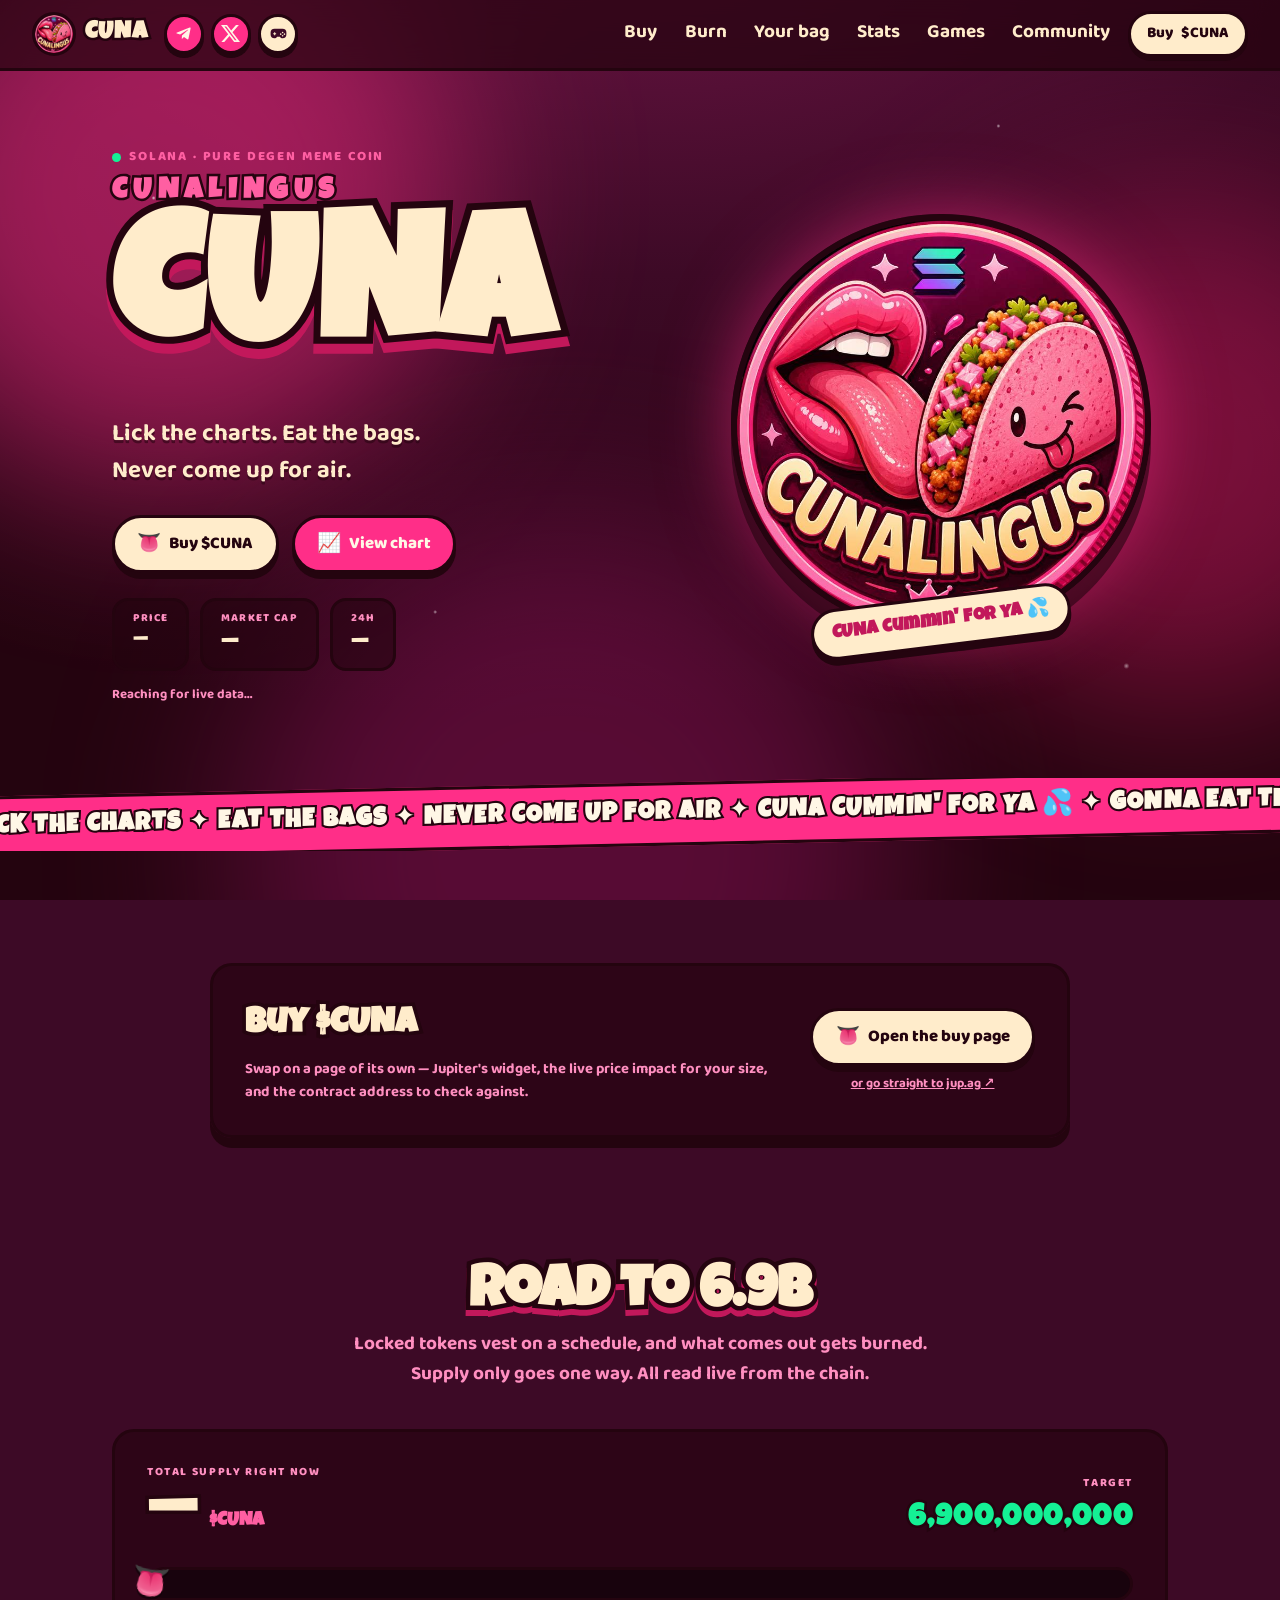
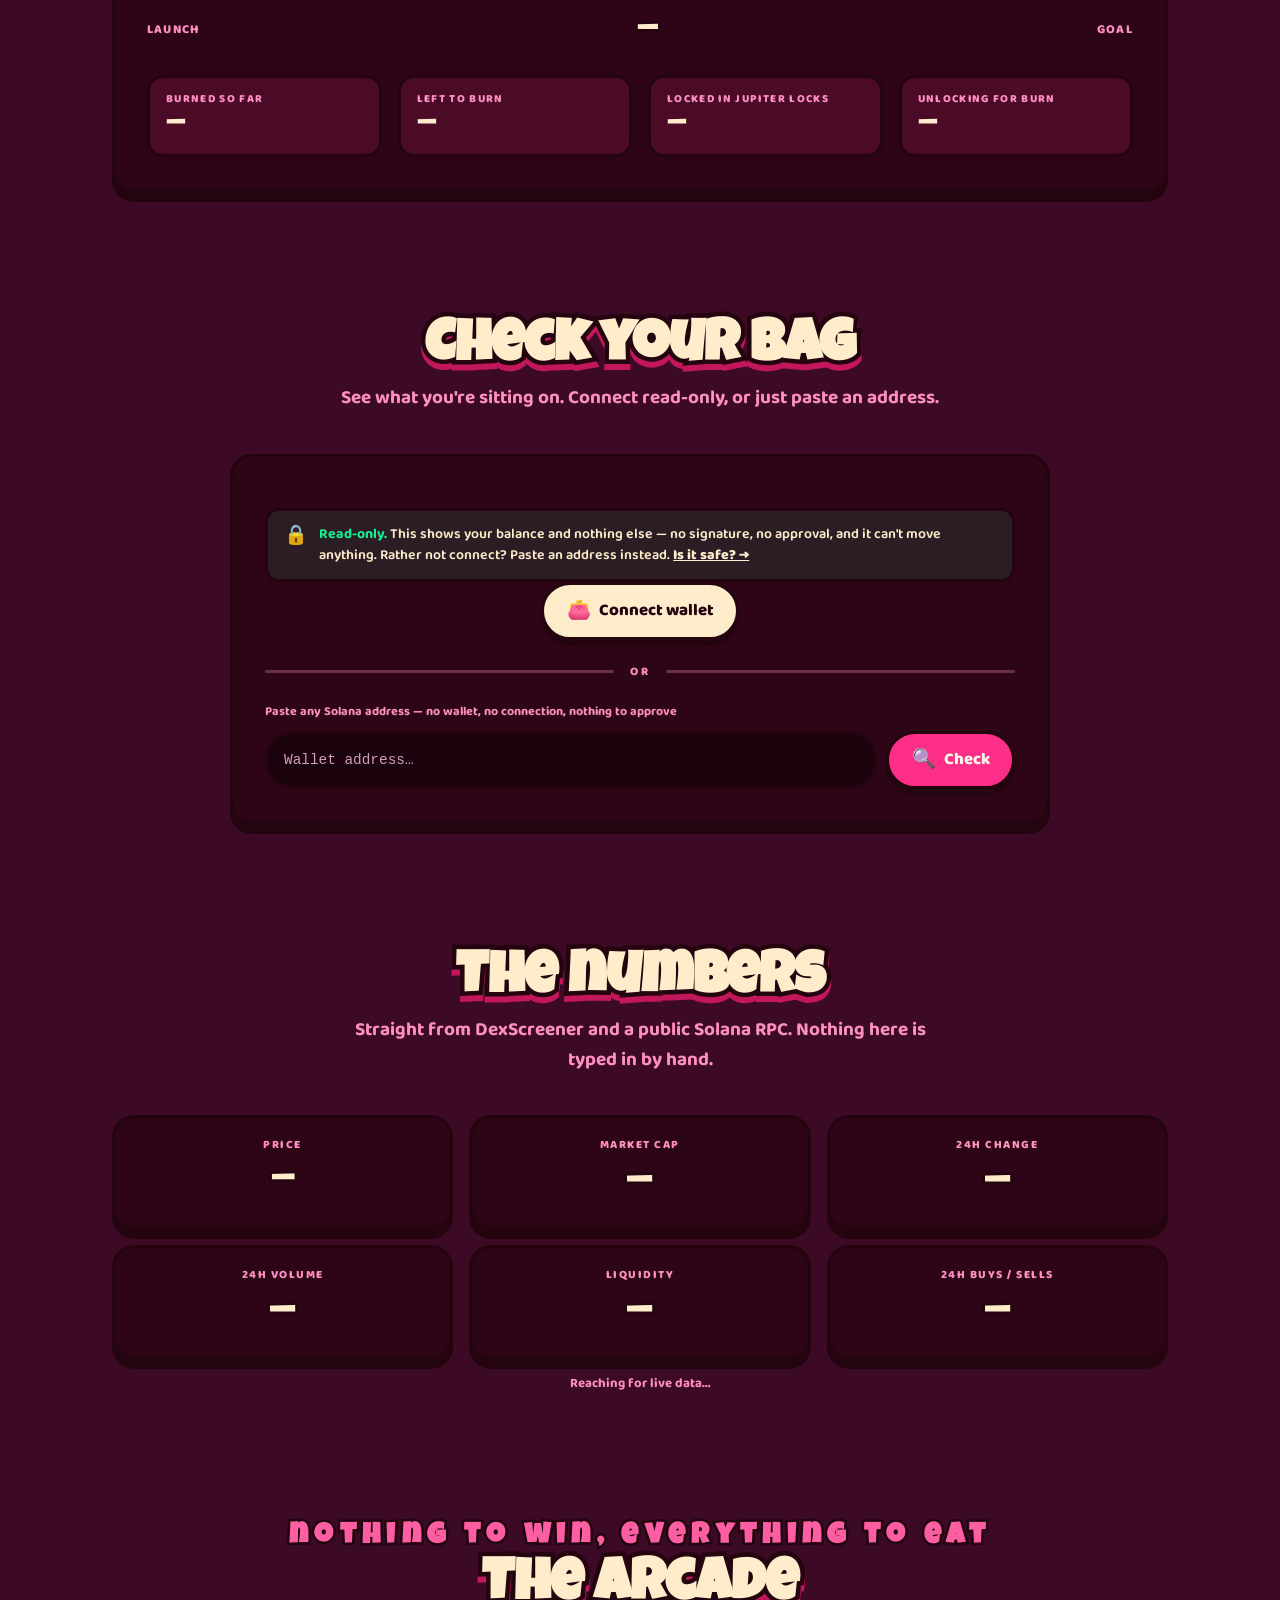
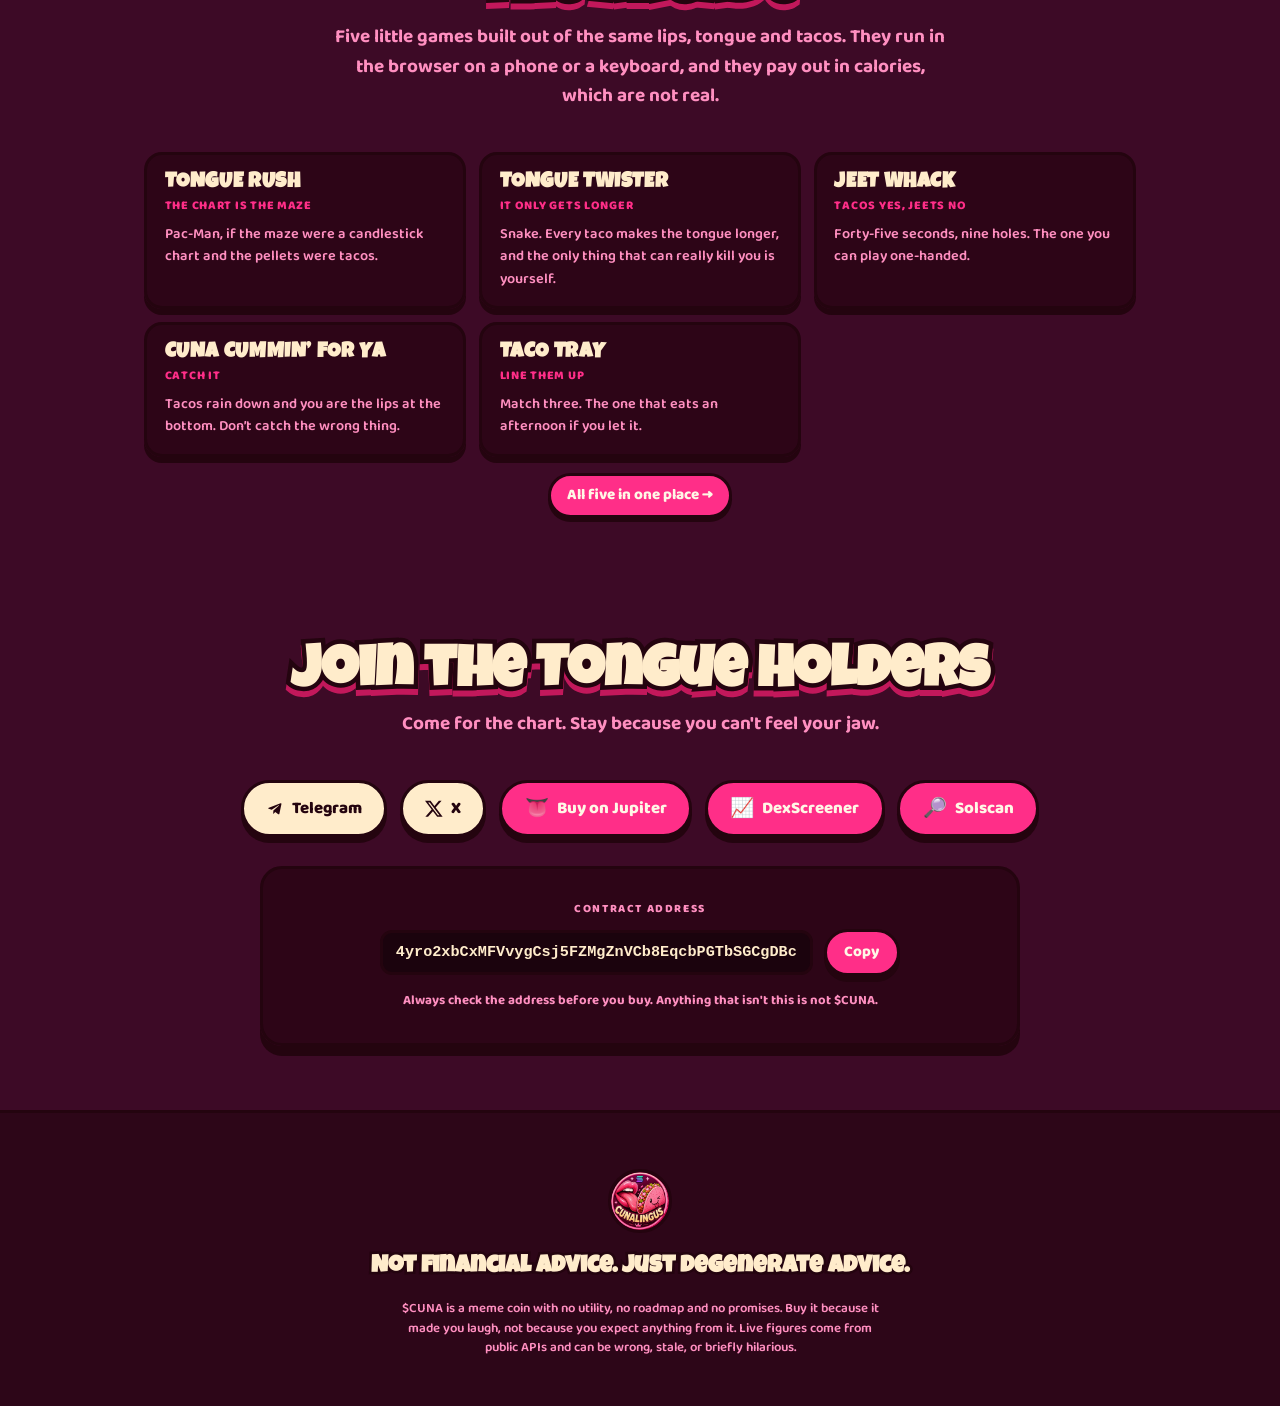
==== commit 5340b560: "fix: the games were unreachable from a phone Reported from an iPhone: no games anywhere. Correct — ." ====
--- a/index.html
+++ b/index.html
@@ -52,6 +52,10 @@
        target="_blank" rel="noopener" aria-label="$CUNA on X">
       <svg viewBox="0 0 24 24" aria-hidden="true" focusable="false"><path d="M18.901 1.153h3.68l-8.04 9.19L24 22.846h-7.406l-5.8-7.584-6.638 7.584H.474l8.6-9.83L0 1.154h7.594l5.243 6.932ZM17.61 20.644h2.039L6.486 3.24H4.298Z"/></svg>
     </a>
+    <a class="social-btn social-play" data-nav-play href="games.html"
+       aria-label="Play the $CUNA games">
+      <svg viewBox="0 0 24 24" aria-hidden="true" focusable="false"><path d="M17 6H7a5 5 0 0 0-5 5v2a5 5 0 0 0 5 5c1.4 0 2-.6 2.7-1.3l.6-.7h3.4l.6.7c.7.7 1.3 1.3 2.7 1.3a5 5 0 0 0 5-5v-2a5 5 0 0 0-5-5ZM9 13H7.8v1.2H6.5V13H5.3v-1.3h1.2v-1.2h1.3v1.2H9V13Zm5.8.8a1 1 0 1 1 0-2 1 1 0 0 1 0 2Zm2.4 2a1 1 0 1 1 0-2 1 1 0 0 1 0 2Zm0-4a1 1 0 1 1 0-2 1 1 0 0 1 0 2Zm2.3 2a1 1 0 1 1 0-2 1 1 0 0 1 0 2Z"/></svg>
+    </a>
   </div>
   <nav class="nav-links" aria-label="Sections">
     <a href="buy.html">Buy</a>
@@ -59,7 +63,7 @@
     <a href="#bag">Your bag</a>
     <a href="#stats">Stats</a>
     <a href="#memes" data-memes-nav hidden>Memes</a>
-    <a href="game.html">Games</a>
+    <a href="#arcade">Games</a>
     <a href="#community">Community</a>
   </nav>
   <a class="btn btn-buy btn-sm" href="buy.html">Buy <span class="nav-buy-ticker">$CUNA</span></a>
@@ -326,6 +330,44 @@
   </section>
 
   <!-- ───────────────────────── COMMUNITY ───────────────────────── -->
+  <section class="section" id="arcade">
+    <div class="section-head">
+      <p class="hero-kicker">nothing to win, everything to eat</p>
+      <h2 class="section-title">The arcade</h2>
+      <p class="section-sub">Five little games built out of the same lips, tongue and tacos. They run in the browser on a phone or a keyboard, and they pay out in calories, which are not real.</p>
+    </div>
+
+    <nav class="arc-grid" aria-label="Games">
+      <a class="arc-card" href="game.html">
+        <b>TONGUE RUSH</b>
+        <i>the chart is the maze</i>
+        <p>Pac-Man, if the maze were a candlestick chart and the pellets were tacos.</p>
+      </a>
+      <a class="arc-card" href="twister.html">
+        <b>TONGUE TWISTER</b>
+        <i>it only gets longer</i>
+        <p>Snake. Every taco makes the tongue longer, and the only thing that can really kill you is yourself.</p>
+      </a>
+      <a class="arc-card" href="whack.html">
+        <b>JEET WHACK</b>
+        <i>tacos yes, jeets no</i>
+        <p>Forty-five seconds, nine holes. The one you can play one-handed.</p>
+      </a>
+      <a class="arc-card" href="catcher.html">
+        <b>CUNA CUMMIN&rsquo; FOR YA</b>
+        <i>catch it</i>
+        <p>Tacos rain down and you are the lips at the bottom. Don&rsquo;t catch the wrong thing.</p>
+      </a>
+      <a class="arc-card" href="tray.html">
+        <b>TACO TRAY</b>
+        <i>line them up</i>
+        <p>Match three. The one that eats an afternoon if you let it.</p>
+      </a>
+    </nav>
+
+    <p class="arc-all"><a class="btn btn-ghost btn-sm" href="games.html">All five in one place &rarr;</a></p>
+  </section>
+
   <section class="section" id="community">
     <div class="section-head">
       <h2 class="section-title">Join the Tongue Holders</h2>
--- a/assets/styles.css
+++ b/assets/styles.css
@@ -169,6 +169,14 @@
 .social-btn:hover { background: var(--pink-2); transform: translateY(2px); box-shadow: 0 2px 0 var(--ink); }
 .social-btn:active { transform: translateY(4px); box-shadow: 0 0 0 var(--ink); }
 .social-btn[hidden] { display: none; }
+/* The arcade lives on its own page, and below 980px .nav-links is hidden —
+   which left the games with no route at all from a phone. This sits in the
+   socials group because that is the only part of the header that survives
+   the breakpoint. Cream rather than pink so it reads as its own thing next
+   to the two social icons. */
+.social-play { background: var(--cream); color: var(--plum); }
+.social-play:hover { background: var(--cream-2); }
+.social-play[aria-current="page"] { background: var(--pink-3); color: var(--ink); }
 .social-btn svg { width: 19px; height: 19px; fill: currentColor; display: block; }
 
 /* ─────────────── buttons ─────────────── */
@@ -847,3 +855,29 @@
   .ca-value, .mint-inline { border: 1px solid #000; }
   .section-title, .footer-line { -webkit-text-stroke-width: 0; color: #000; filter: none; }
 }
+
+/* The arcade grid is defined in game.css, which the homepage does not load. */
+.arc-grid {
+  display: grid; gap: .8rem;
+  grid-template-columns: repeat(auto-fit, minmax(240px, 1fr));
+  max-width: 62rem; margin: 0 auto;
+}
+.arc-card {
+  display: block; padding: 1rem 1.1rem; text-decoration: none;
+  background: rgba(36, 4, 15, .62);
+  border: var(--edge); border-radius: 18px; box-shadow: var(--pop);
+  transition: transform .14s ease, box-shadow .14s ease;
+}
+.arc-card:hover, .arc-card:focus-visible { transform: translateY(-3px); box-shadow: var(--pop-lg); }
+.arc-card b {
+  display: block; font-family: 'Luckiest Guy', system-ui, sans-serif;
+  font-size: 1.3rem; letter-spacing: .03em; line-height: 1.15; color: var(--cream);
+}
+.arc-card i {
+  display: block; font-style: normal; font-size: .76rem; font-weight: 800;
+  letter-spacing: .06em; text-transform: uppercase; color: var(--pink);
+  margin: .15rem 0 .45rem;
+}
+.arc-card p { margin: 0; font-size: .9rem; font-weight: 600; color: var(--pink-3); }
+.arc-all { text-align: center; margin: 1rem 0 0; }
+@media (prefers-reduced-motion: reduce) { .arc-card { transition: none; } }
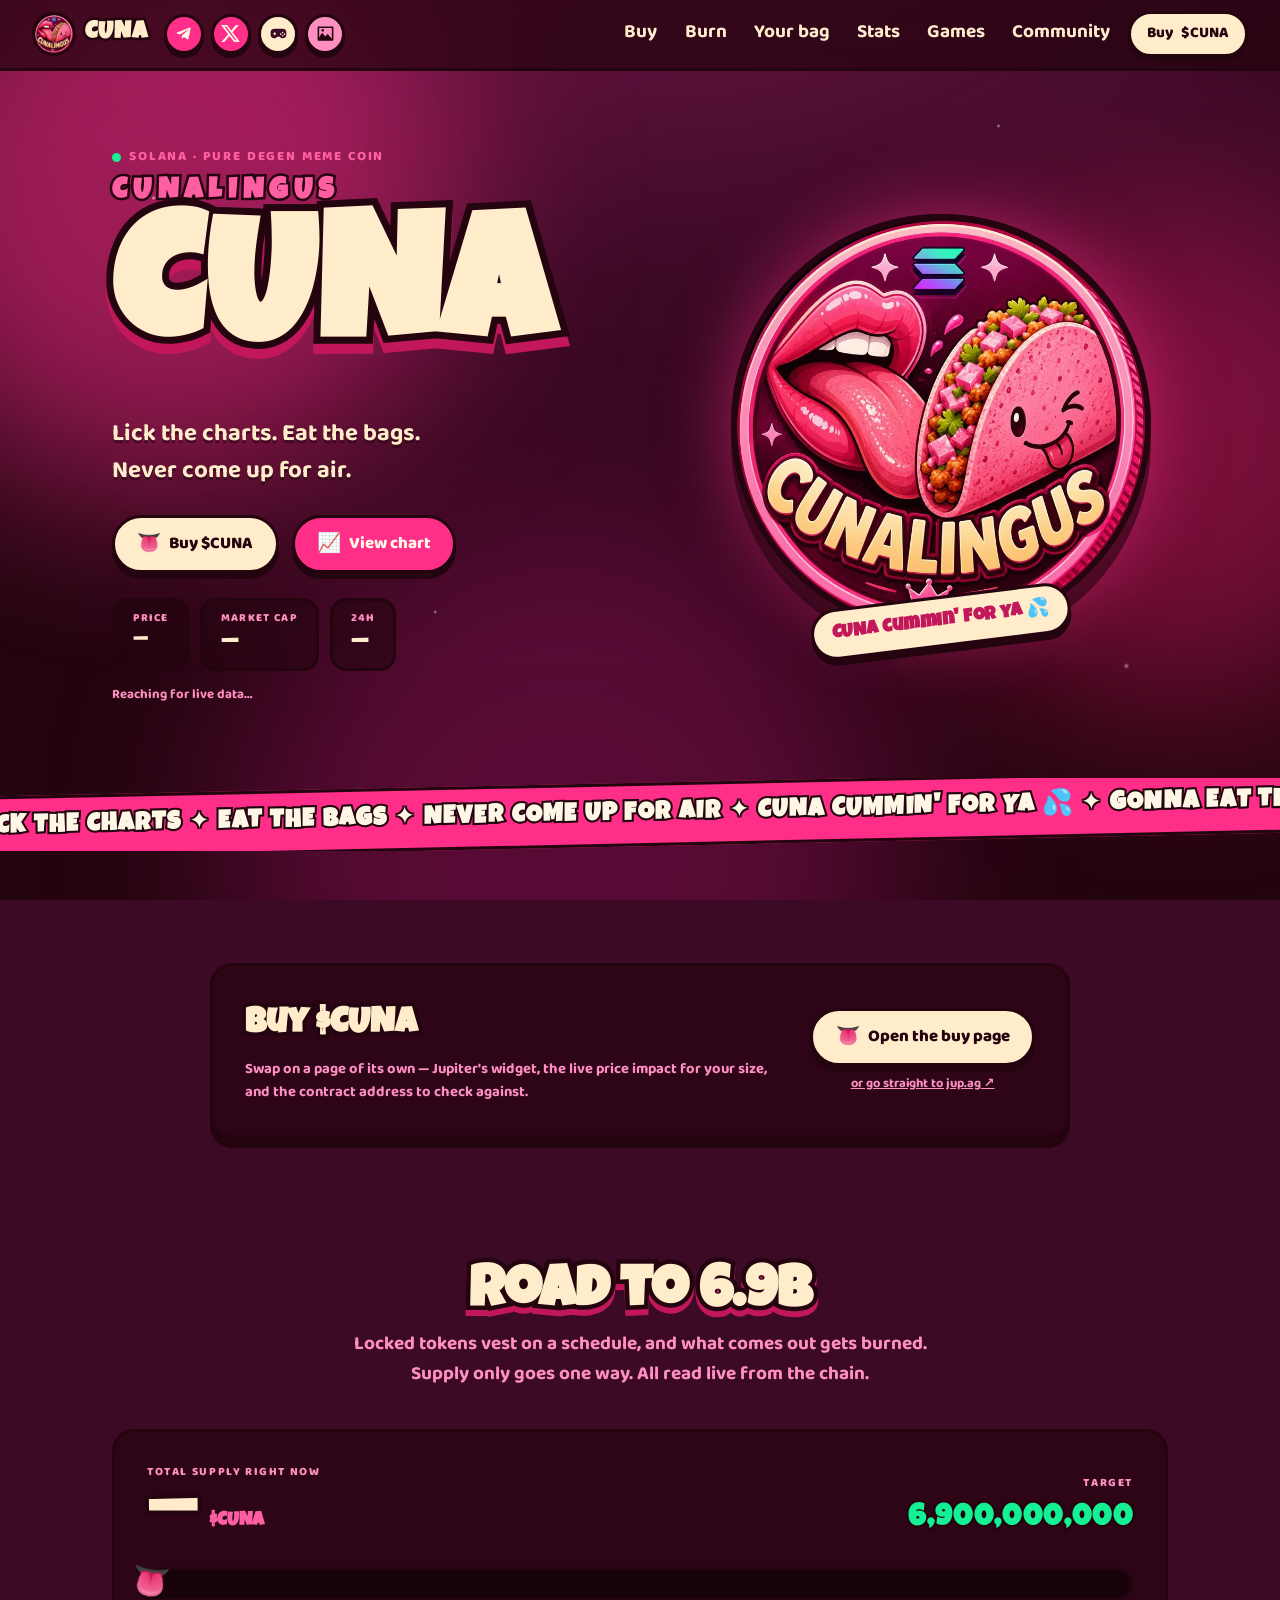
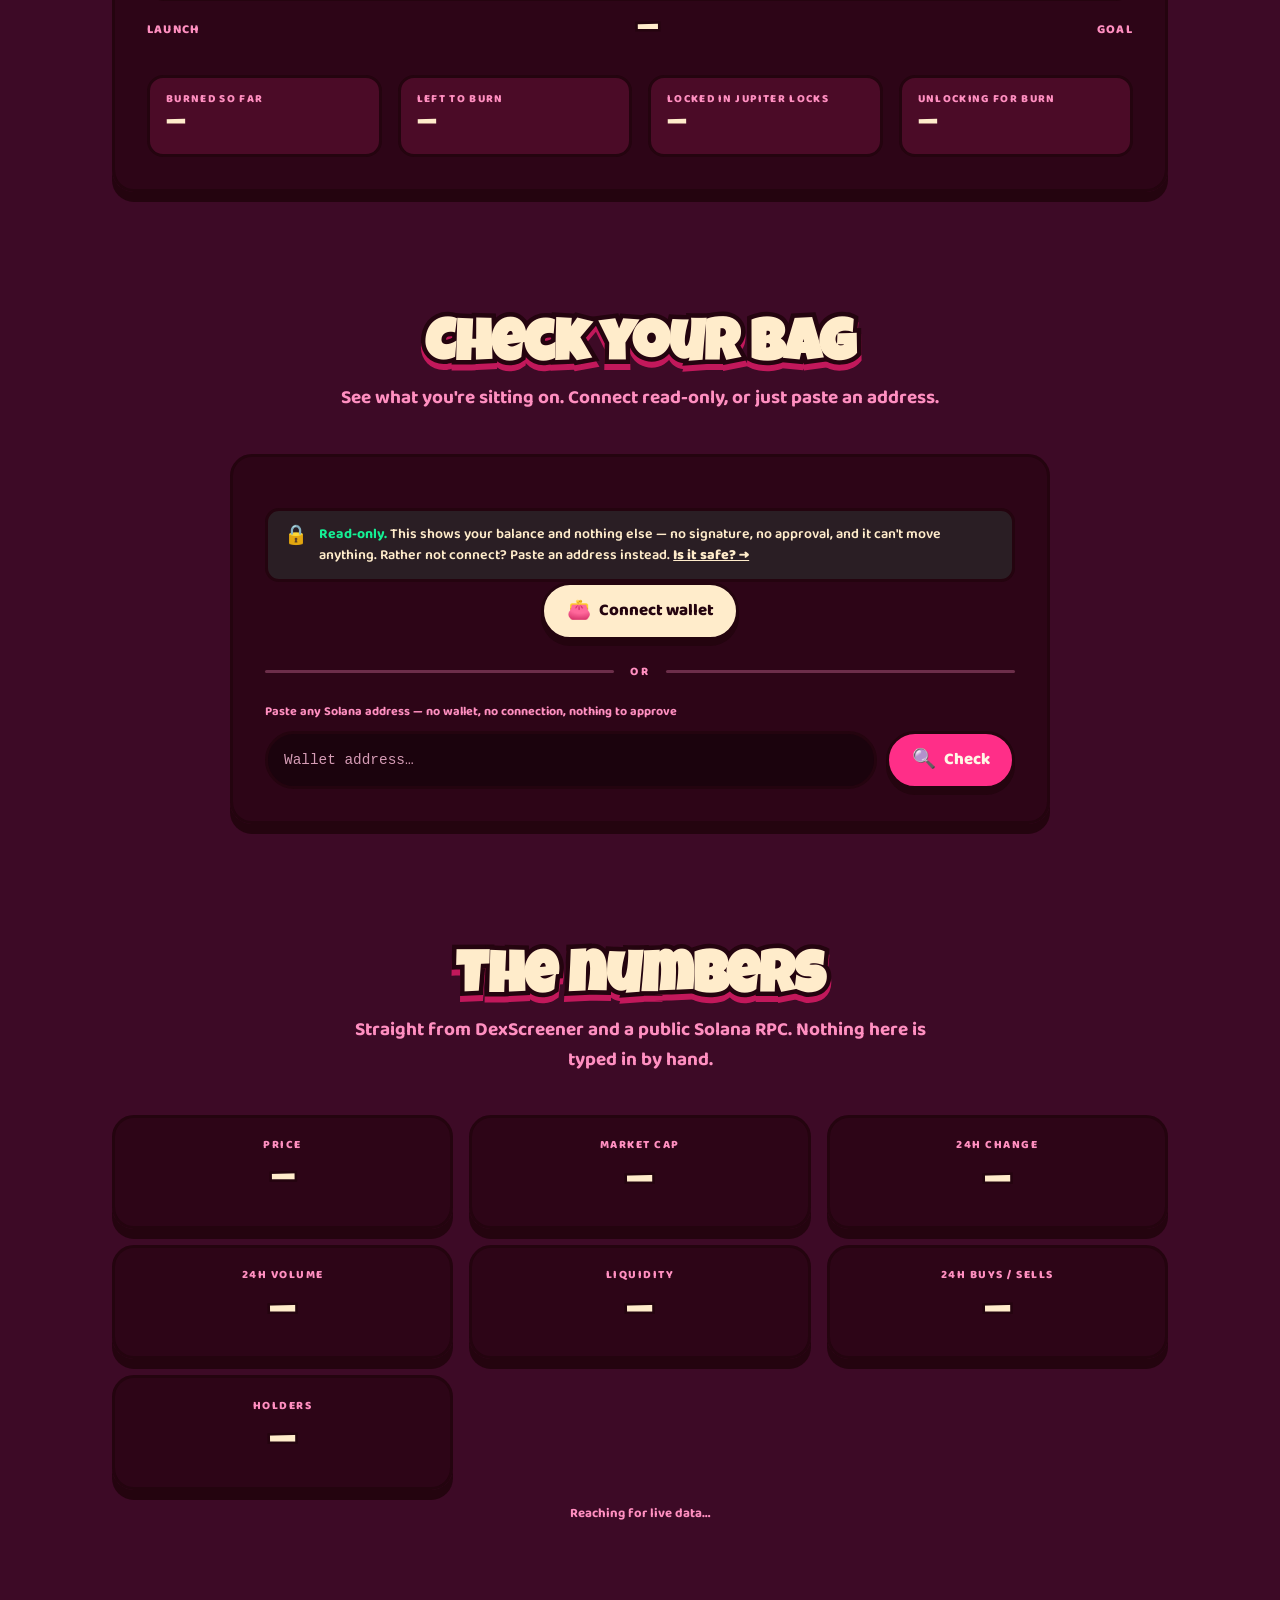
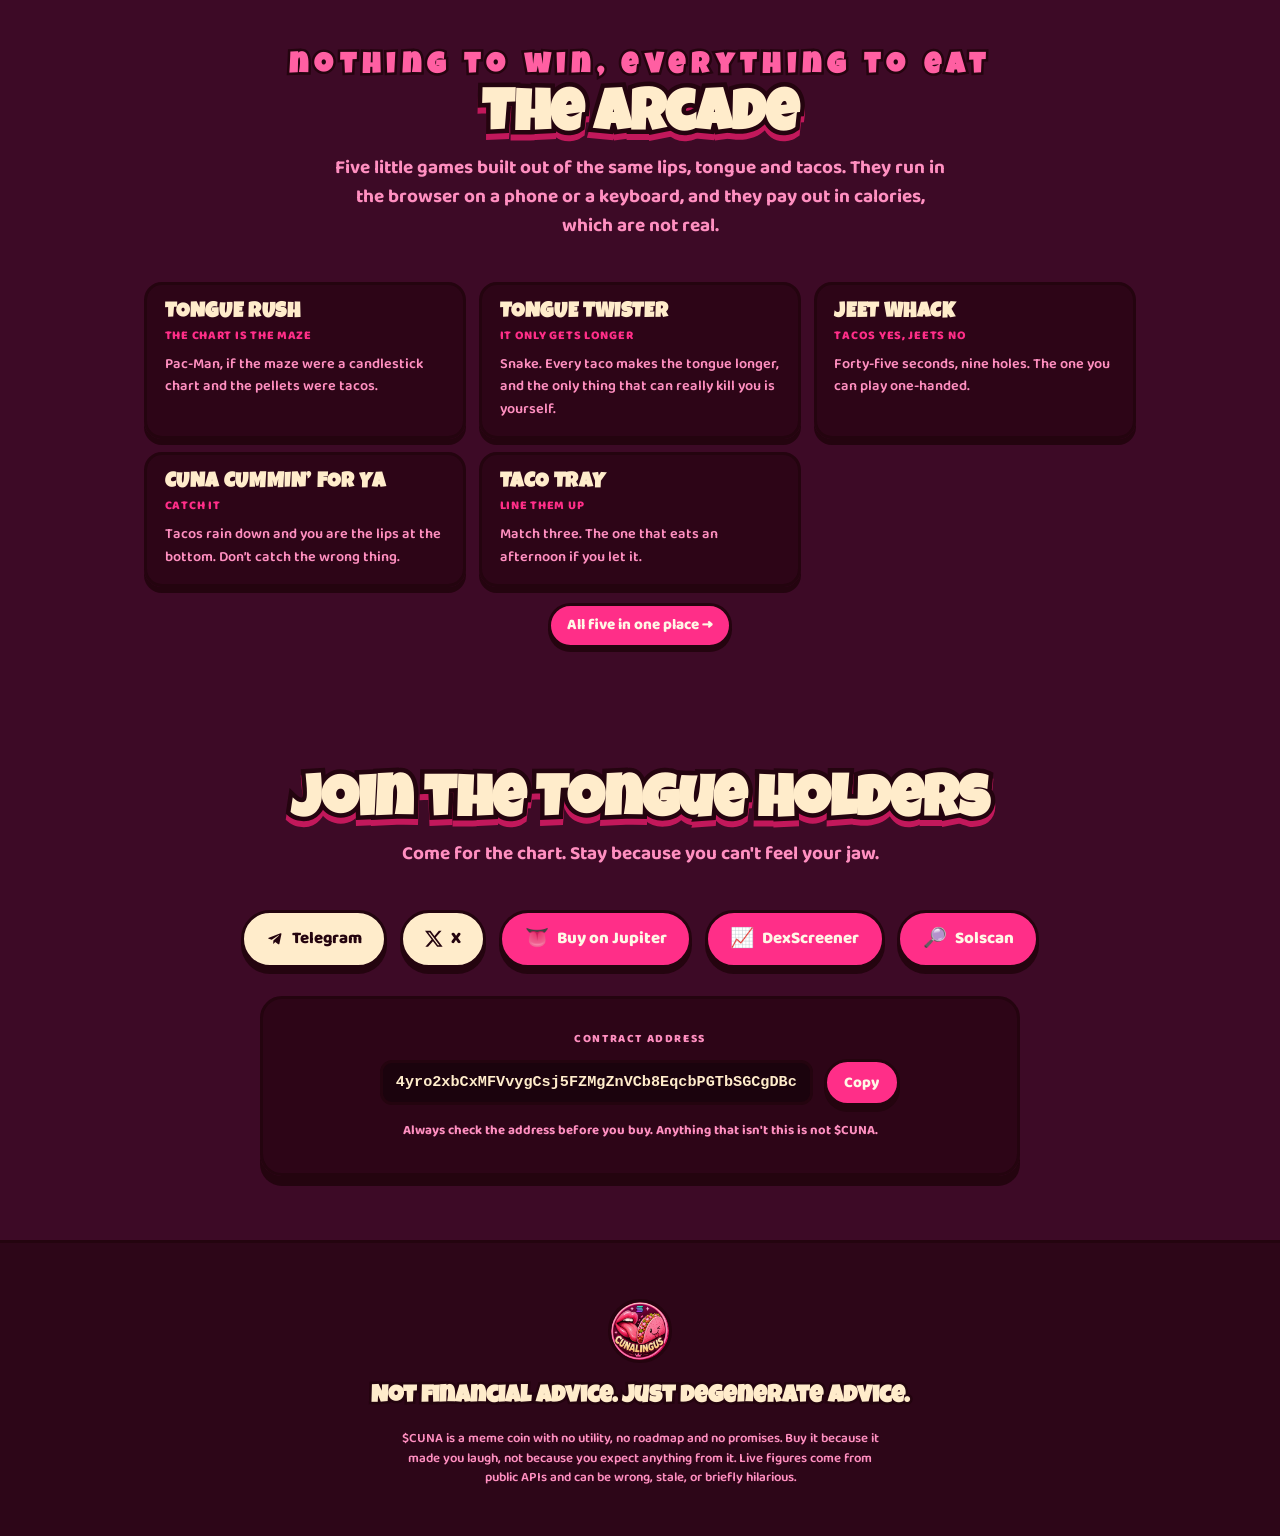
==== commit ef6ad589: "stats: count every pool, not just the main one; add the Meme Lab The stat block asked DexScreener fo" ====
--- a/index.html
+++ b/index.html
@@ -56,6 +56,10 @@
        aria-label="Play the $CUNA games">
       <svg viewBox="0 0 24 24" aria-hidden="true" focusable="false"><path d="M17 6H7a5 5 0 0 0-5 5v2a5 5 0 0 0 5 5c1.4 0 2-.6 2.7-1.3l.6-.7h3.4l.6.7c.7.7 1.3 1.3 2.7 1.3a5 5 0 0 0 5-5v-2a5 5 0 0 0-5-5ZM9 13H7.8v1.2H6.5V13H5.3v-1.3h1.2v-1.2h1.3v1.2H9V13Zm5.8.8a1 1 0 1 1 0-2 1 1 0 0 1 0 2Zm2.4 2a1 1 0 1 1 0-2 1 1 0 0 1 0 2Zm0-4a1 1 0 1 1 0-2 1 1 0 0 1 0 2Zm2.3 2a1 1 0 1 1 0-2 1 1 0 0 1 0 2Z"/></svg>
     </a>
+    <a class="social-btn social-meme" data-nav-meme href="meme.html"
+       aria-label="Make a $CUNA meme">
+      <svg viewBox="0 0 24 24" aria-hidden="true" focusable="false"><path d="M21 3H3a1 1 0 0 0-1 1v16a1 1 0 0 0 1 1h18a1 1 0 0 0 1-1V4a1 1 0 0 0-1-1Zm-1 15.6-4.6-5.3a1 1 0 0 0-1.5 0l-2.2 2.5-3.1-3.9a1 1 0 0 0-1.6 0L4 17.2V5h16v13.6ZM8.5 9.7a1.7 1.7 0 1 1 0-3.4 1.7 1.7 0 0 1 0 3.4Z"/></svg>
+    </a>
   </div>
   <nav class="nav-links" aria-label="Sections">
     <a href="buy.html">Buy</a>
@@ -305,16 +309,20 @@
         <strong class="stat-value" data-field="change24">—</strong>
       </div>
       <div class="card stat">
-        <span class="stat-label">24h volume</span>
+        <span class="stat-label">24h volume <em class="stat-note" data-field="poolnote"></em></span>
         <strong class="stat-value" data-field="volume24">—</strong>
       </div>
       <div class="card stat">
-        <span class="stat-label">Liquidity</span>
+        <span class="stat-label">Liquidity <em class="stat-note" data-field="poolnote2"></em></span>
         <strong class="stat-value" data-field="liquidity">—</strong>
       </div>
       <div class="card stat">
         <span class="stat-label">24h buys / sells</span>
         <strong class="stat-value" data-field="txns24">—</strong>
+      </div>
+      <div class="card stat">
+        <span class="stat-label">Holders</span>
+        <strong class="stat-value" data-field="holders">—</strong>
       </div>
     </div>
     <p class="stat-foot" data-live-note>Fetching live data…</p>
--- a/assets/styles.css
+++ b/assets/styles.css
@@ -881,3 +881,31 @@
 .arc-card p { margin: 0; font-size: .9rem; font-weight: 600; color: var(--pink-3); }
 .arc-all { text-align: center; margin: 1rem 0 0; }
 @media (prefers-reduced-motion: reduce) { .arc-card { transition: none; } }
+
+/* "across N pools" next to the totals it applies to. */
+.stat-note {
+  font-style: normal; font-size: .78em; font-weight: 700;
+  color: var(--pink-3); opacity: .85;
+}
+.stat-note:not(:empty)::before { content: "· "; }
+
+/* Meme Lab shortcut, next to the arcade one. Same reason it lives in the
+   socials group: that is the only part of the header that survives 980px. */
+.social-meme { background: var(--pink-3); color: var(--ink); }
+.social-meme:hover { background: var(--cream); }
+.social-meme[aria-current="page"] { background: var(--cream); color: var(--plum); }
+
+/* The header carries four icons now (two socials, arcade, meme lab) plus the
+   brand and the buy button, and that stopped fitting a phone. Measured, not
+   guessed: 320px overflowed by 35px and 430px by 29px — the latter because
+   the buy button grows its "$CUNA" ticker above 400px. */
+@media (max-width: 480px) {
+  .social-btn { width: 34px; height: 34px; border-width: 2px; box-shadow: 0 3px 0 var(--ink); }
+  .social-btn svg { width: 16px; height: 16px; }
+  .nav-social { gap: .3rem; }
+}
+/* On the very narrowest phones the wordmark goes: the logo beside it already
+   says the same thing, and the icons are the part people came to press. */
+@media (max-width: 350px) {
+  .nav-brand span { display: none; }
+}
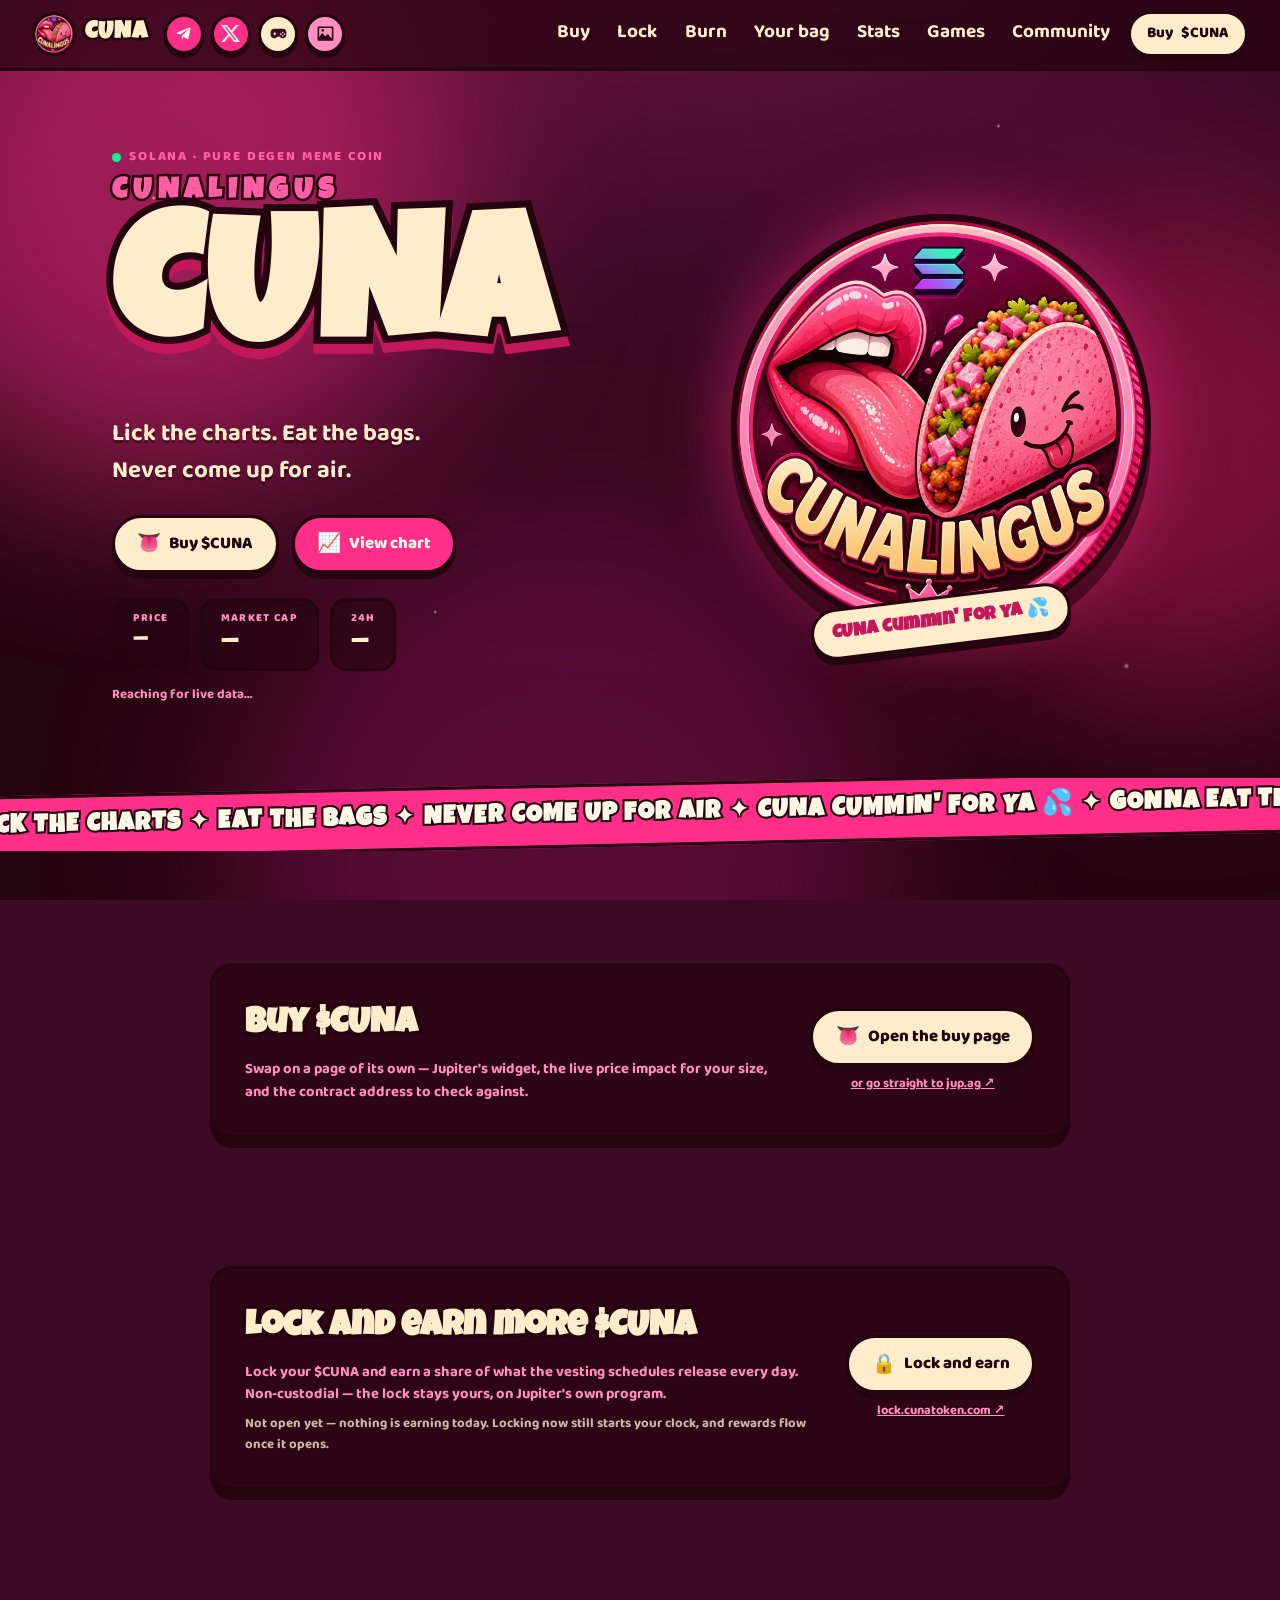
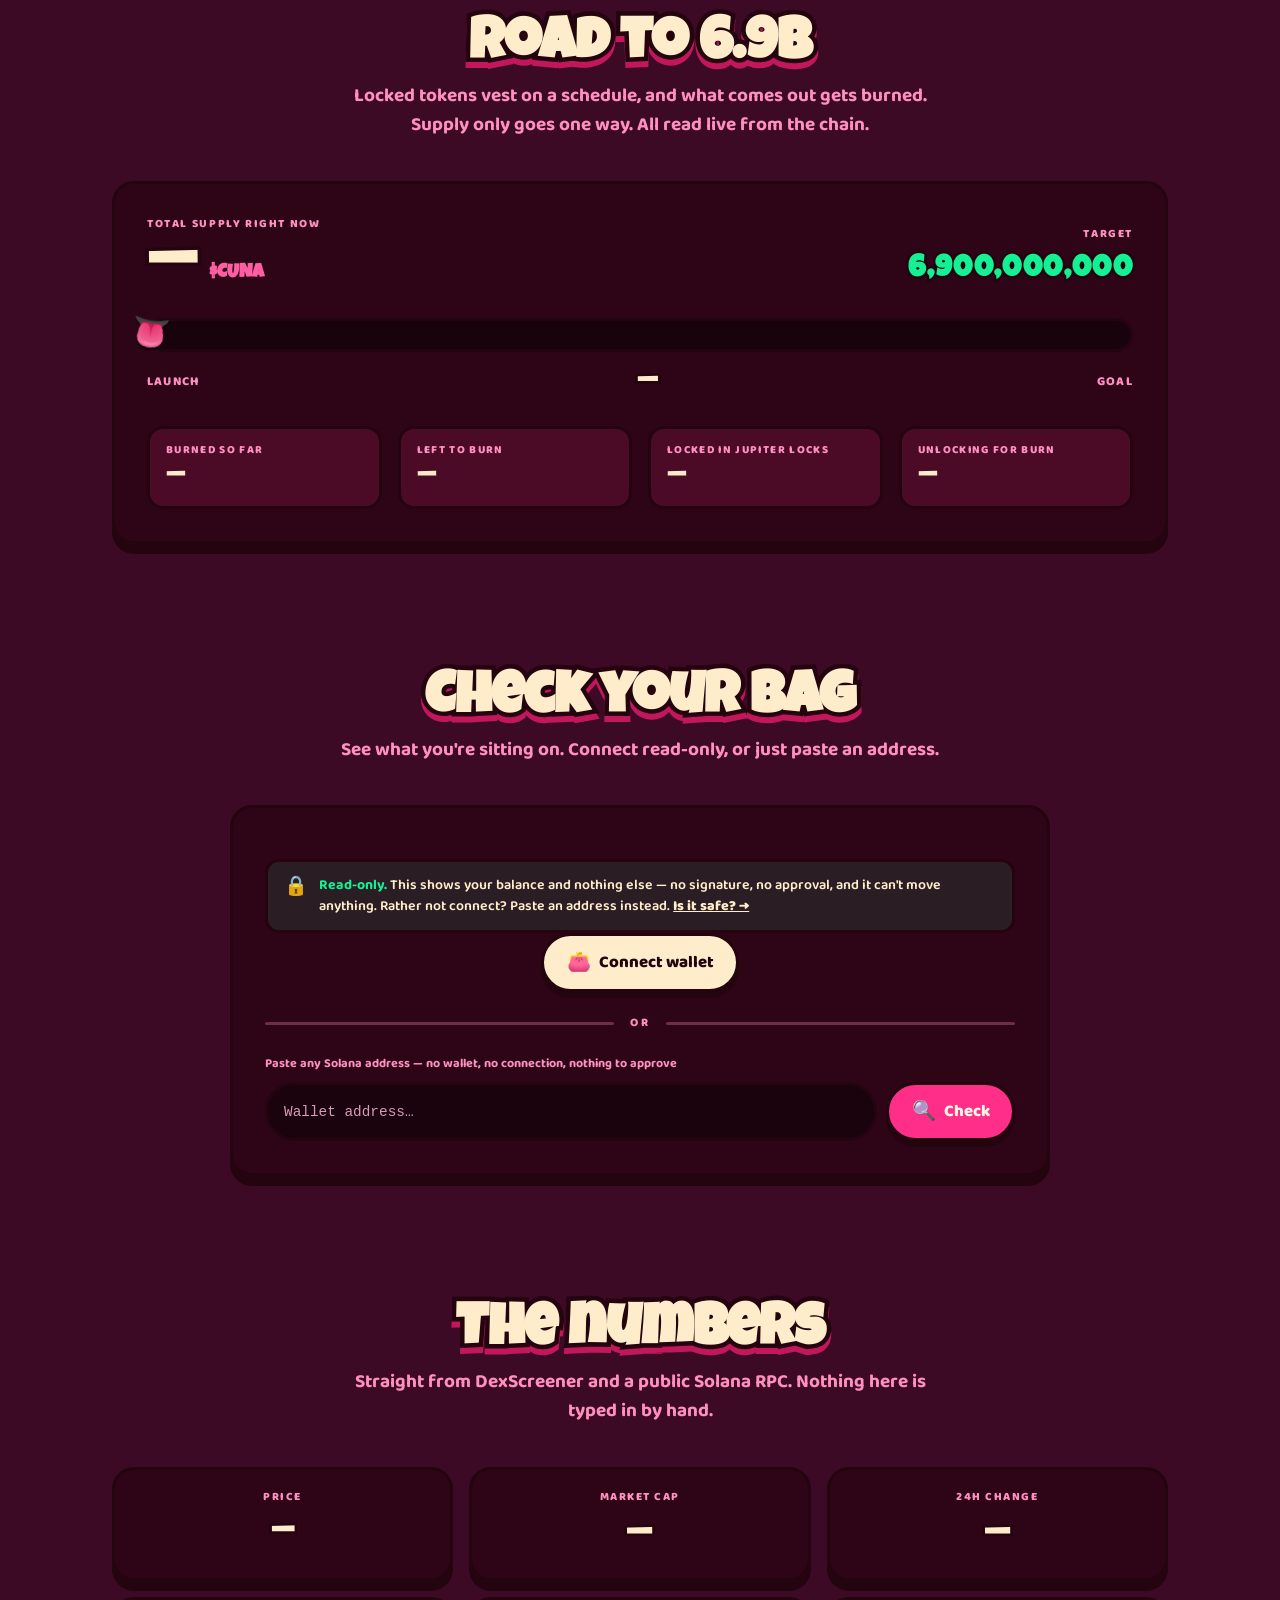
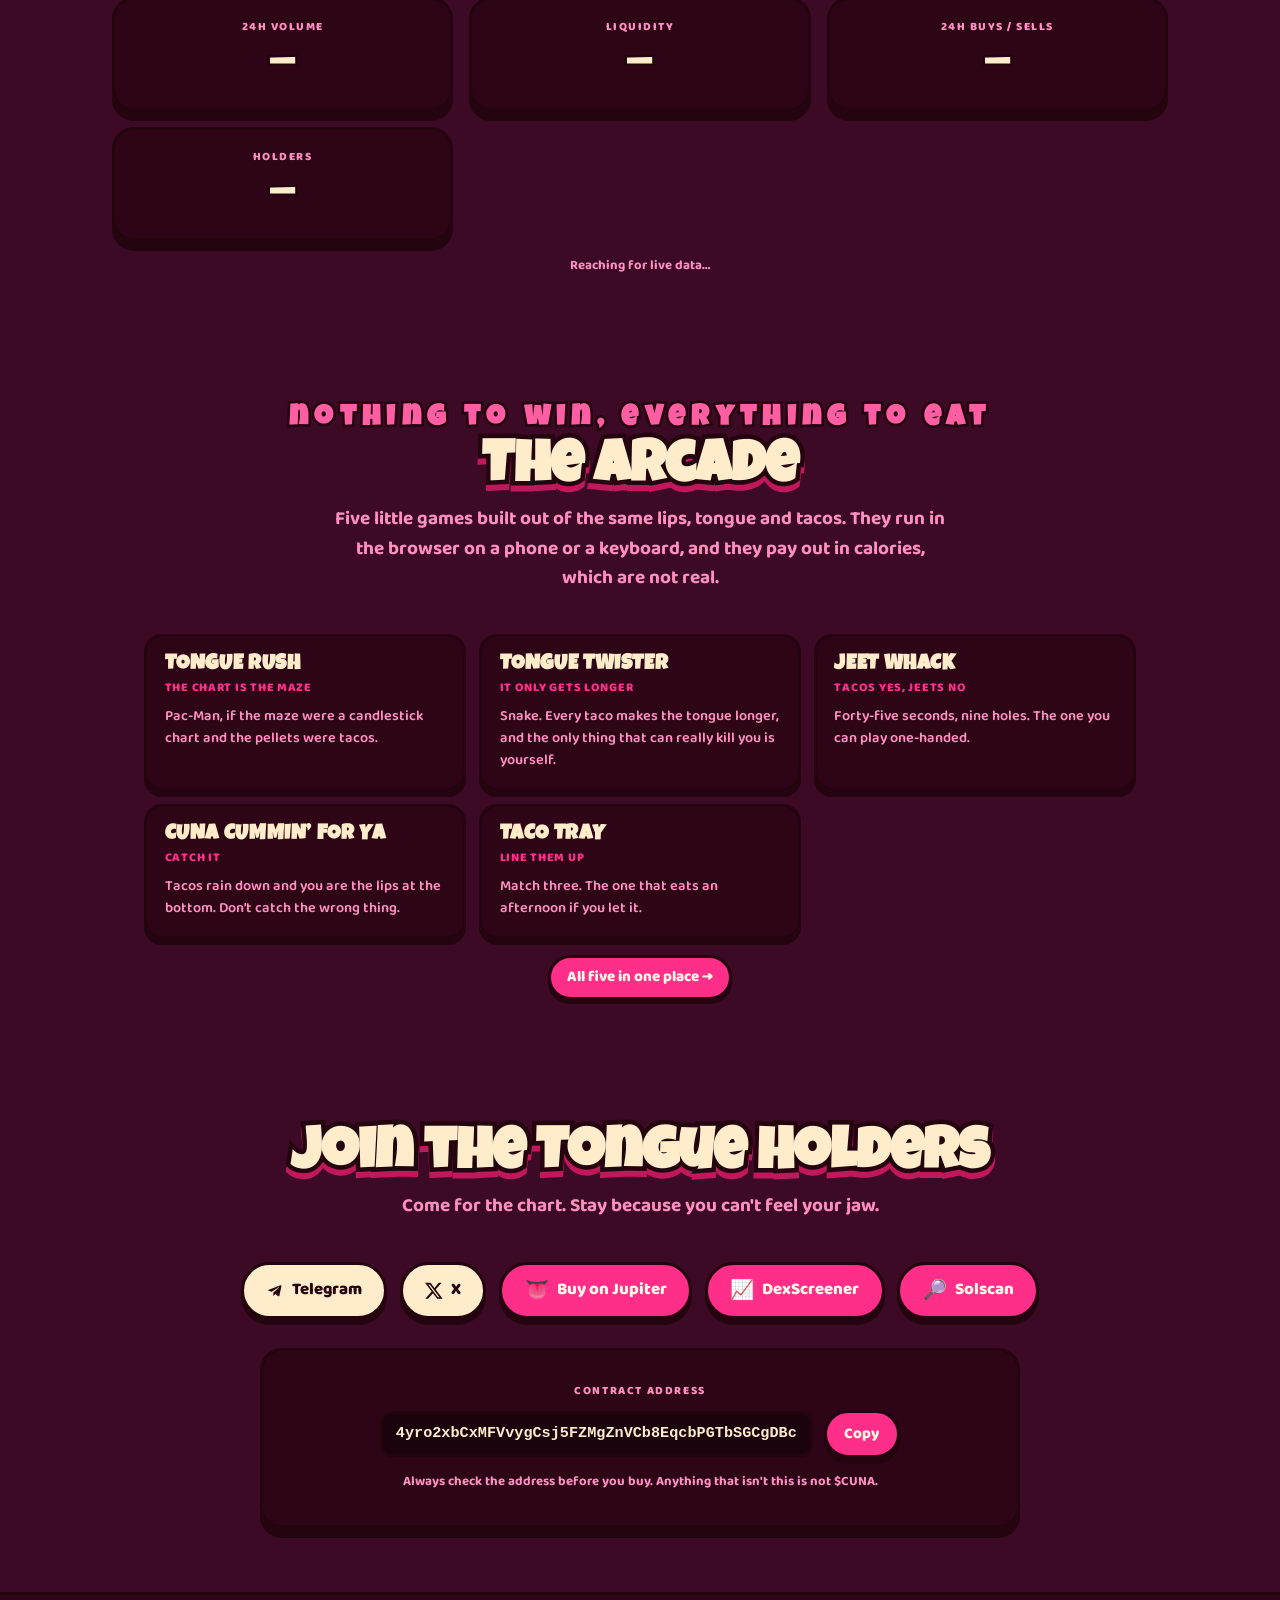
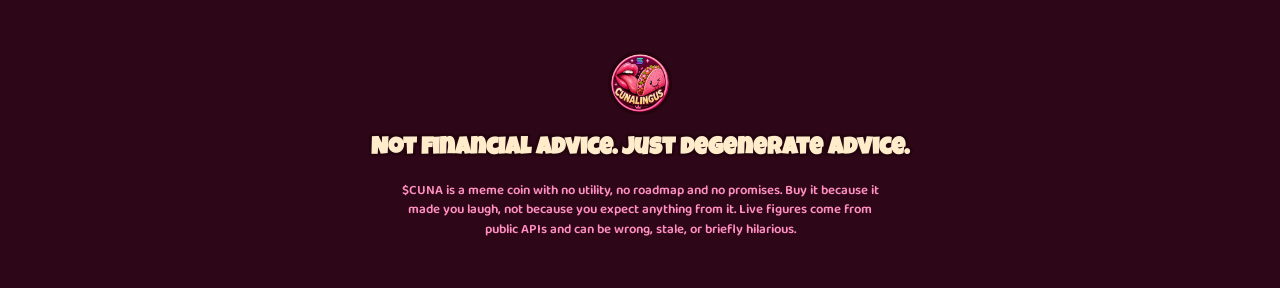
==== commit c745dc7f: "site: link the lock and earn program from the main page lock.cunatoken.com is live, so the main page" ====
--- a/index.html
+++ b/index.html
@@ -63,6 +63,7 @@
   </div>
   <nav class="nav-links" aria-label="Sections">
     <a href="buy.html">Buy</a>
+    <a href="#lock">Lock</a>
     <a href="#burn">Burn</a>
     <a href="#bag">Your bag</a>
     <a href="#stats">Stats</a>
@@ -142,6 +143,23 @@
         </a>
         <a class="buy-cta-alt" href="https://jup.ag/tokens/4yro2xbCxMFVvygCsj5FZMgZnVCb8EqcbPGTbSGCgDBc"
            target="_blank" rel="noopener">or go straight to jup.ag ↗</a>
+      </div>
+    </div>
+  </section>
+
+  <!-- ───────────────────────── LOCK AND EARN ───────────────────────── -->
+  <section class="section" id="lock">
+    <div class="card buy-cta">
+      <div class="buy-cta-copy">
+        <h2 class="buy-cta-title">Lock and earn more $CUNA</h2>
+        <p>Lock your $CUNA and earn a share of what the vesting schedules release every day. Non-custodial — the lock stays yours, on Jupiter's own program.</p>
+        <p class="lock-note">Not open yet — nothing is earning today. Locking now still starts your clock, and rewards flow once it opens.</p>
+      </div>
+      <div class="buy-cta-actions">
+        <a class="btn btn-buy" href="https://lock.cunatoken.com" target="_blank" rel="noopener">
+          <span class="btn-emoji" aria-hidden="true">🔒</span> Lock and earn
+        </a>
+        <a class="buy-cta-alt" href="https://lock.cunatoken.com" target="_blank" rel="noopener">lock.cunatoken.com ↗</a>
       </div>
     </div>
   </section>
--- a/assets/styles.css
+++ b/assets/styles.css
@@ -909,3 +909,12 @@
 @media (max-width: 350px) {
   .nav-brand span { display: none; }
 }
+
+/* The lock CTA reuses the buy card's layout; this is the one line it adds —
+   the program is not open yet, and saying so up front is the difference
+   between a link people trust and one they don't. */
+.buy-cta-copy .lock-note {
+  margin: .5rem 0 0;
+  font-size: .82rem; font-weight: 700;
+  color: var(--cream); opacity: .78;
+}
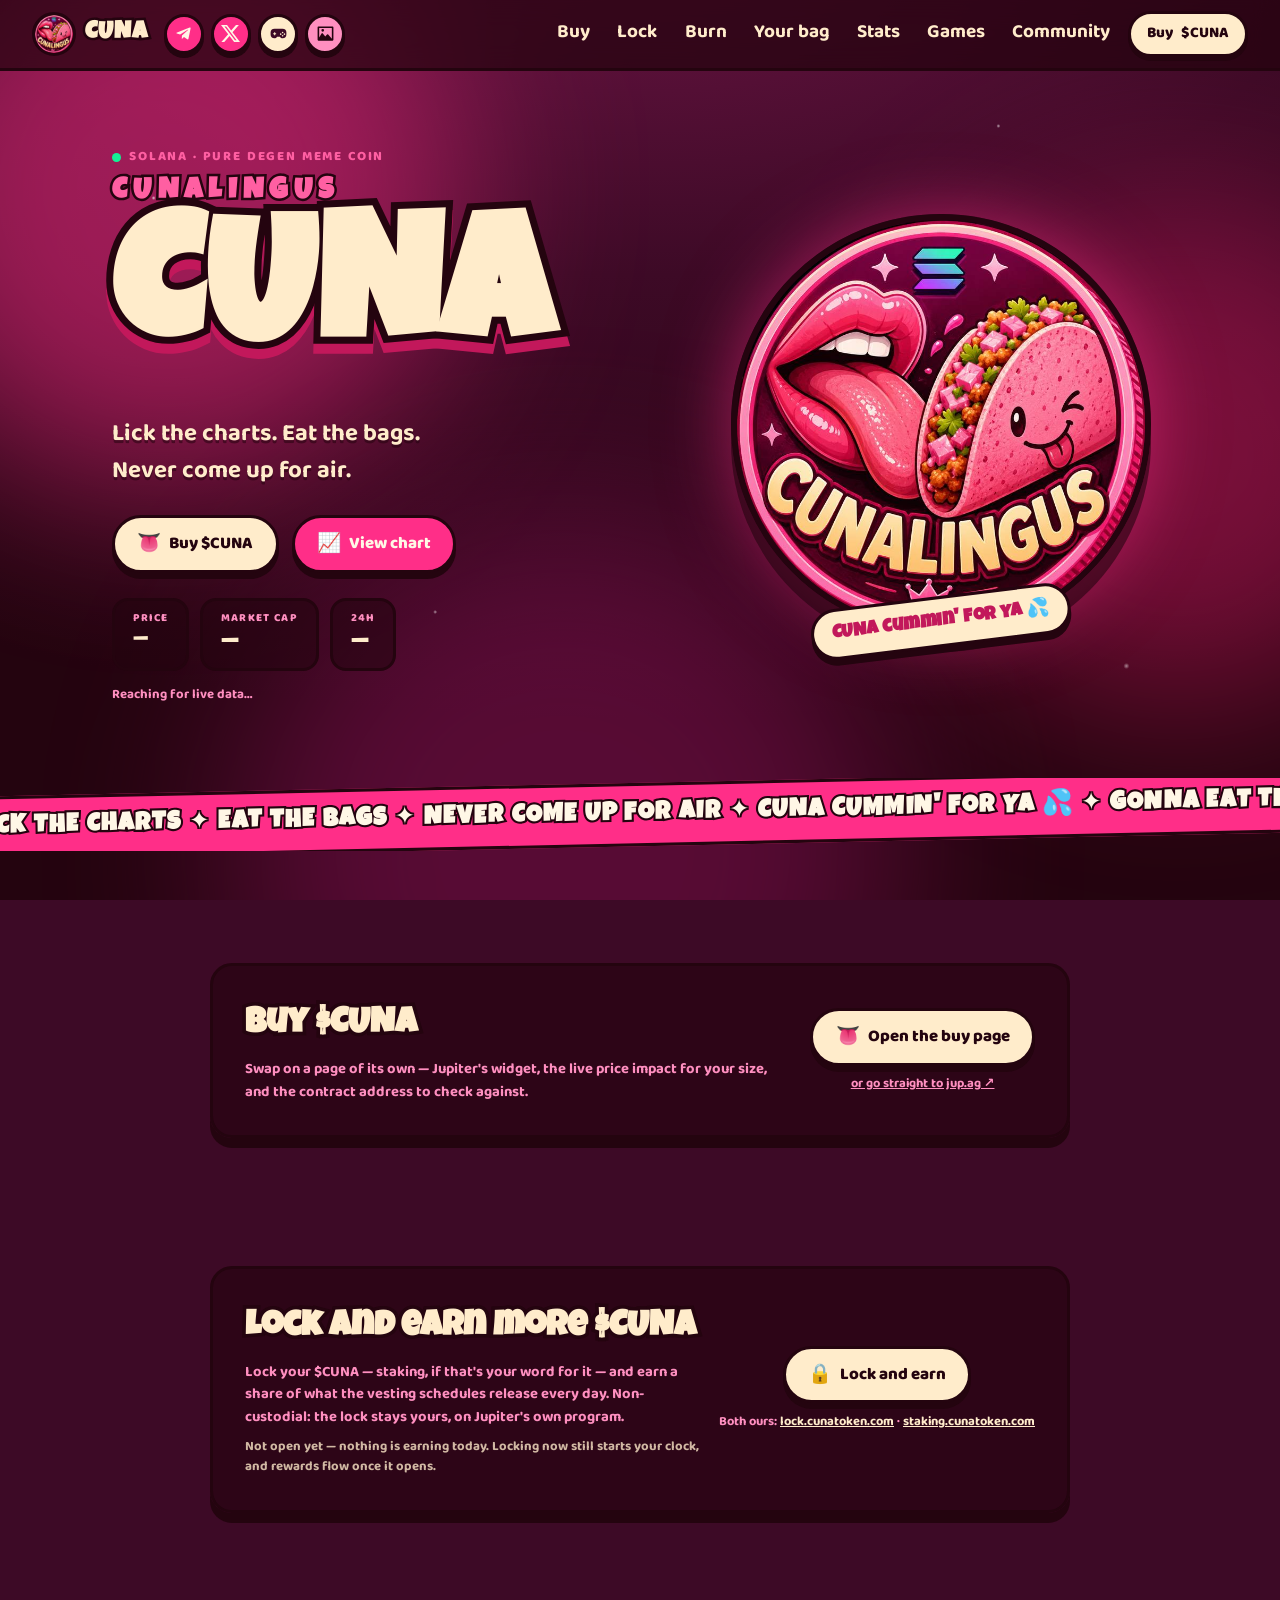
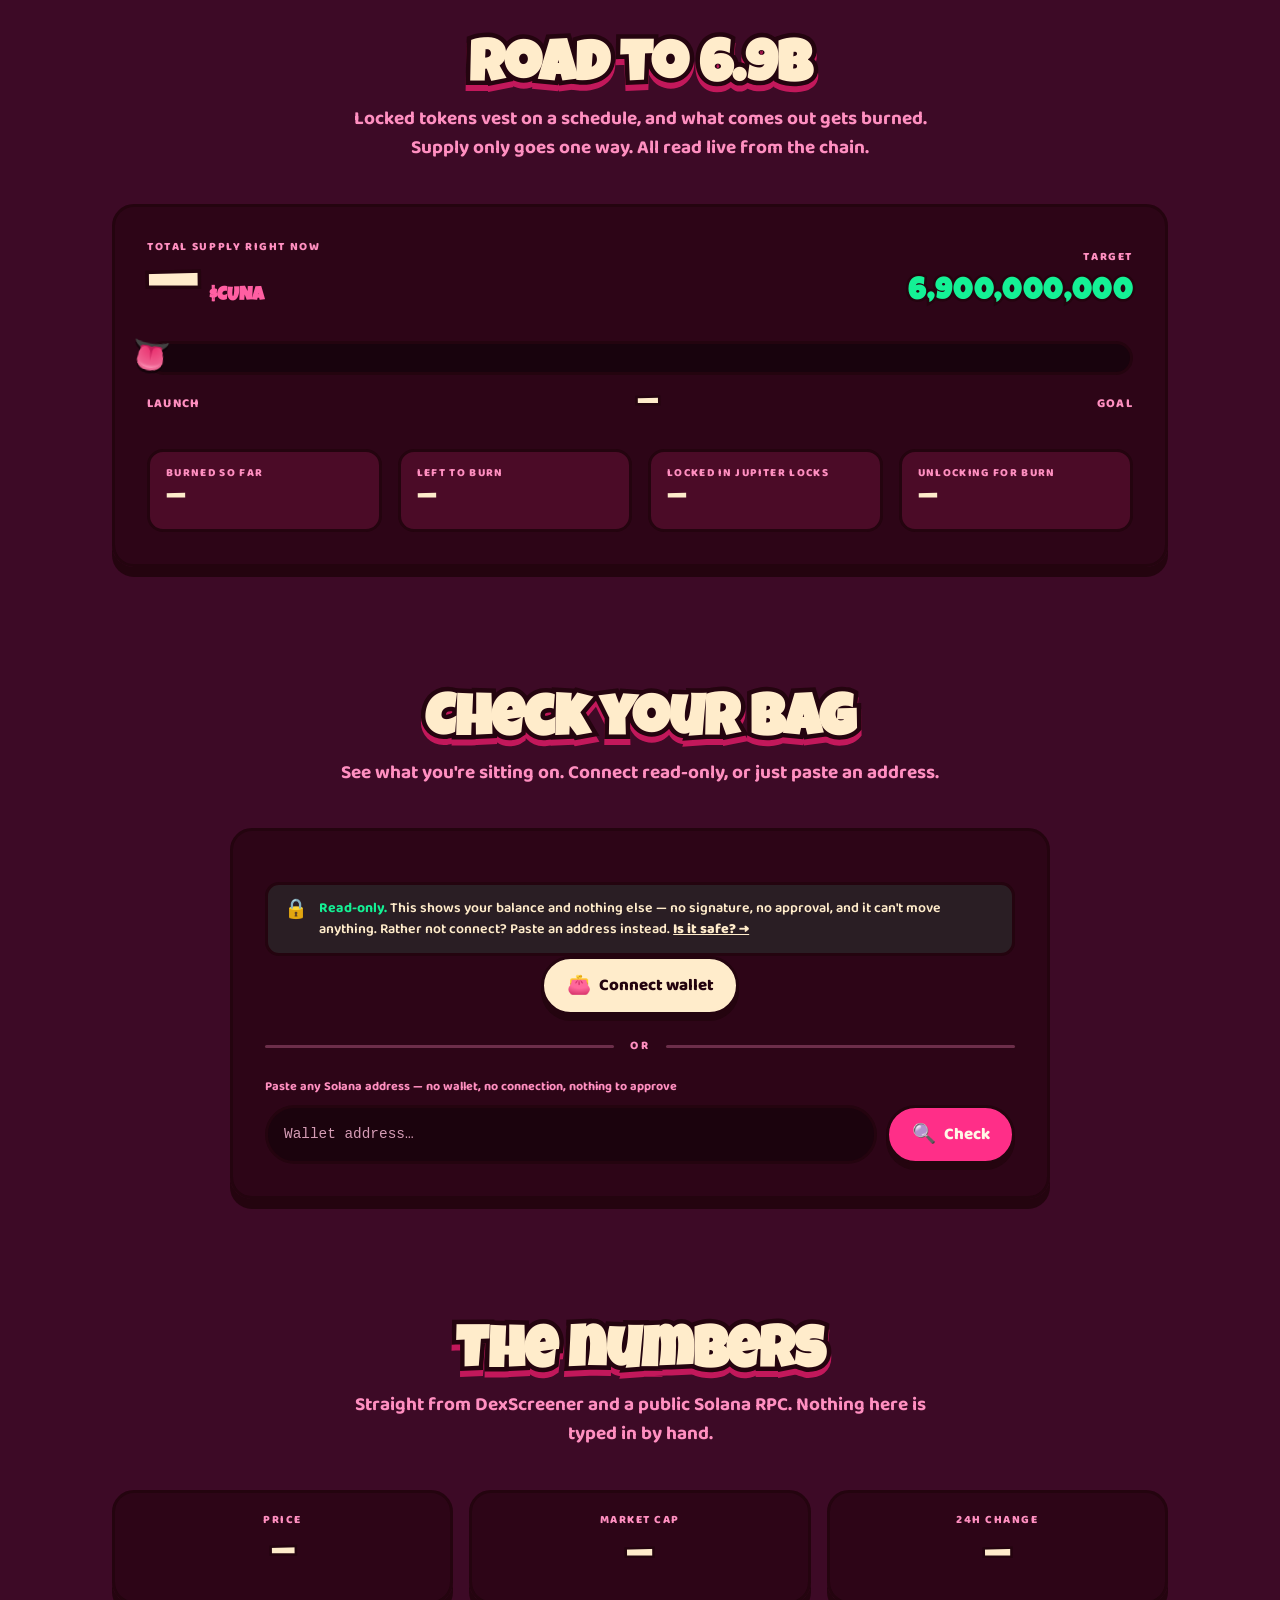
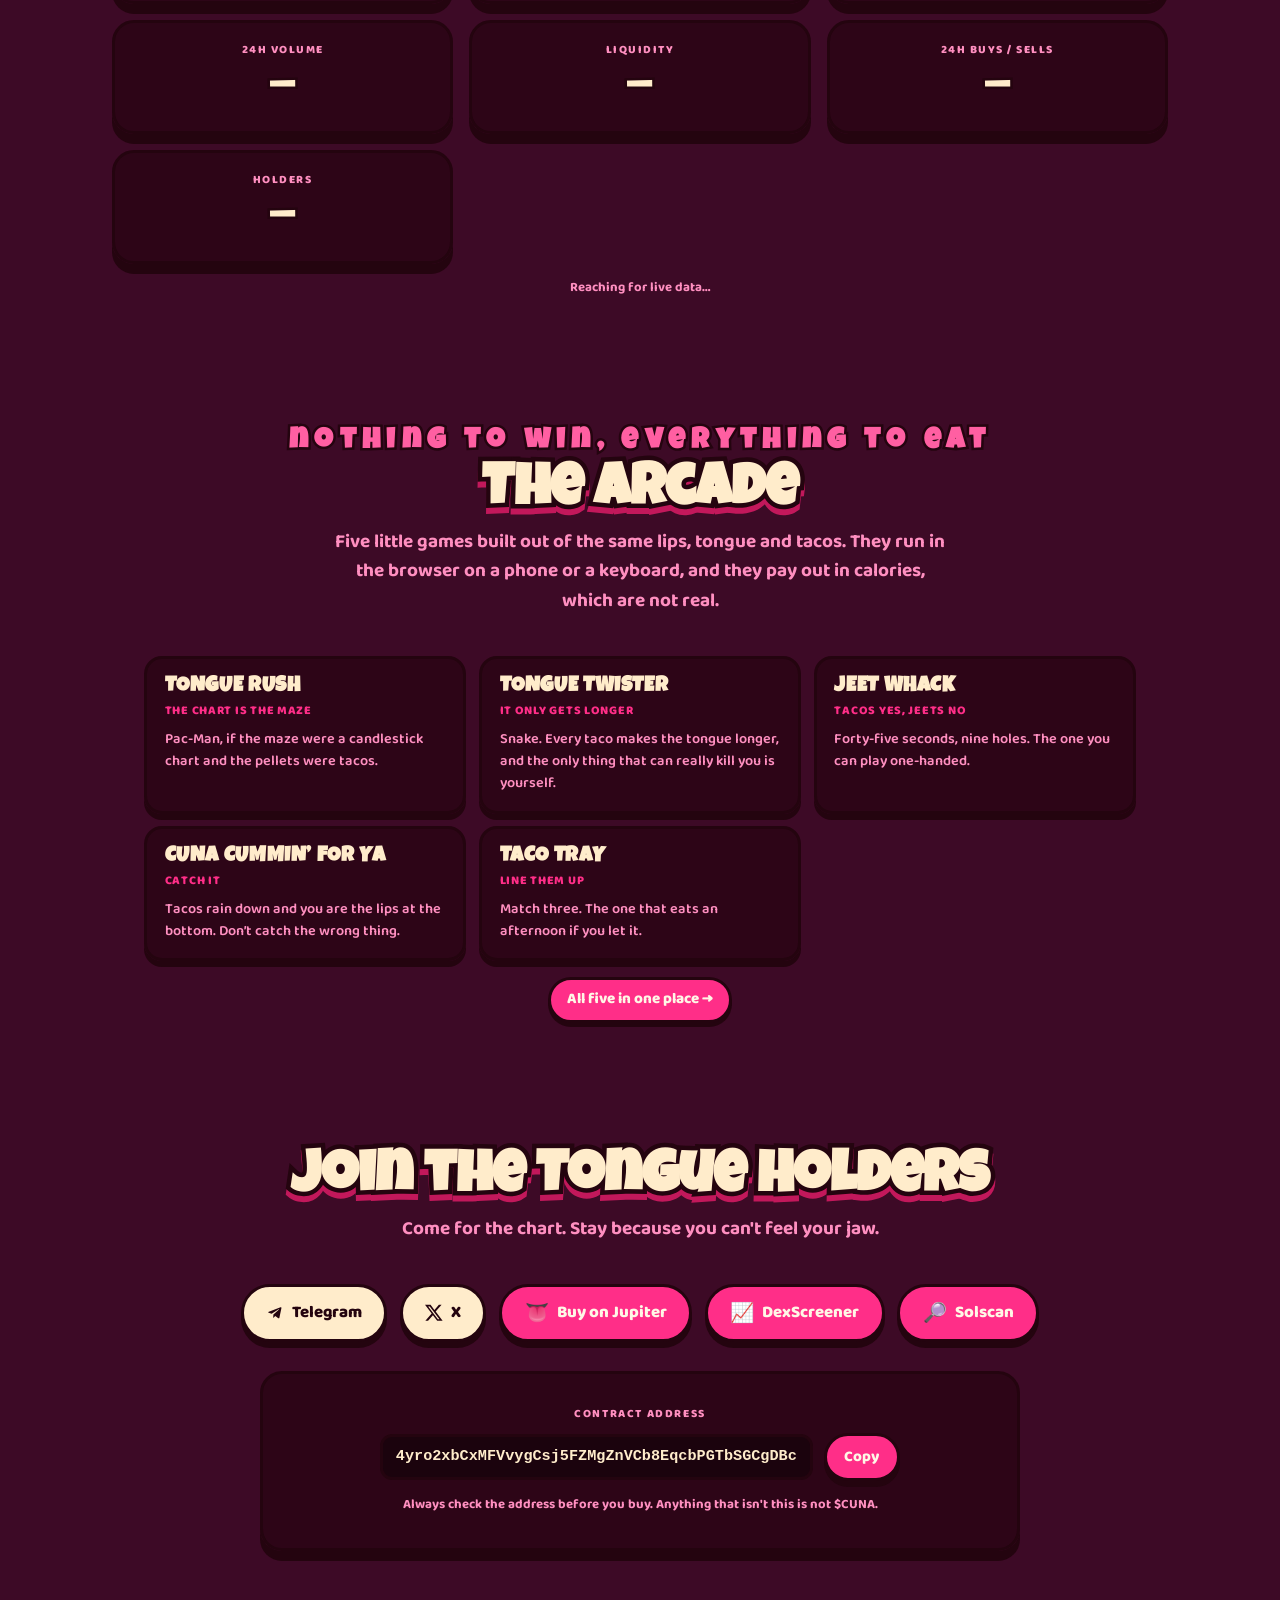
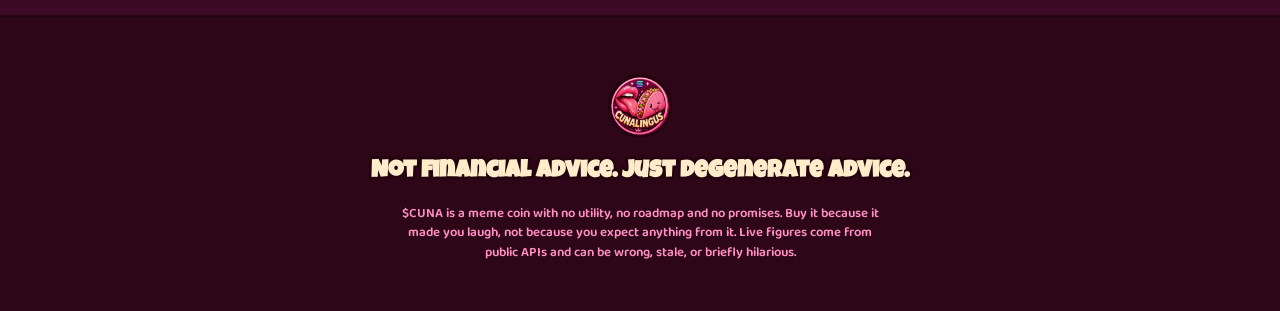
==== commit f596c269: "site: name staking.cunatoken.com alongside lock.cunatoken.com The two serve byte-identical content, " ====
--- a/index.html
+++ b/index.html
@@ -152,14 +152,17 @@
     <div class="card buy-cta">
       <div class="buy-cta-copy">
         <h2 class="buy-cta-title">Lock and earn more $CUNA</h2>
-        <p>Lock your $CUNA and earn a share of what the vesting schedules release every day. Non-custodial — the lock stays yours, on Jupiter's own program.</p>
+        <p>Lock your $CUNA — staking, if that's your word for it — and earn a share of what the vesting schedules release every day. Non-custodial: the lock stays yours, on Jupiter's own program.</p>
         <p class="lock-note">Not open yet — nothing is earning today. Locking now still starts your clock, and rewards flow once it opens.</p>
       </div>
       <div class="buy-cta-actions">
         <a class="btn btn-buy" href="https://lock.cunatoken.com" target="_blank" rel="noopener">
           <span class="btn-emoji" aria-hidden="true">🔒</span> Lock and earn
         </a>
-        <a class="buy-cta-alt" href="https://lock.cunatoken.com" target="_blank" rel="noopener">lock.cunatoken.com ↗</a>
+        <p class="buy-cta-alt lock-alts">Both ours:
+          <a href="https://lock.cunatoken.com" target="_blank" rel="noopener">lock.cunatoken.com</a> ·
+          <a href="https://staking.cunatoken.com" target="_blank" rel="noopener">staking.cunatoken.com</a>
+        </p>
       </div>
     </div>
   </section>
--- a/assets/styles.css
+++ b/assets/styles.css
@@ -918,3 +918,8 @@
   font-size: .82rem; font-weight: 700;
   color: var(--cream); opacity: .78;
 }
+
+/* Both official domains for the lock program, named on the page. Lookalike
+   domains are how people get drained; saying which two are ours is free. */
+.lock-alts { margin: 0; text-align: center; line-height: 1.7; }
+.lock-alts a { color: var(--cream); text-decoration: underline; }
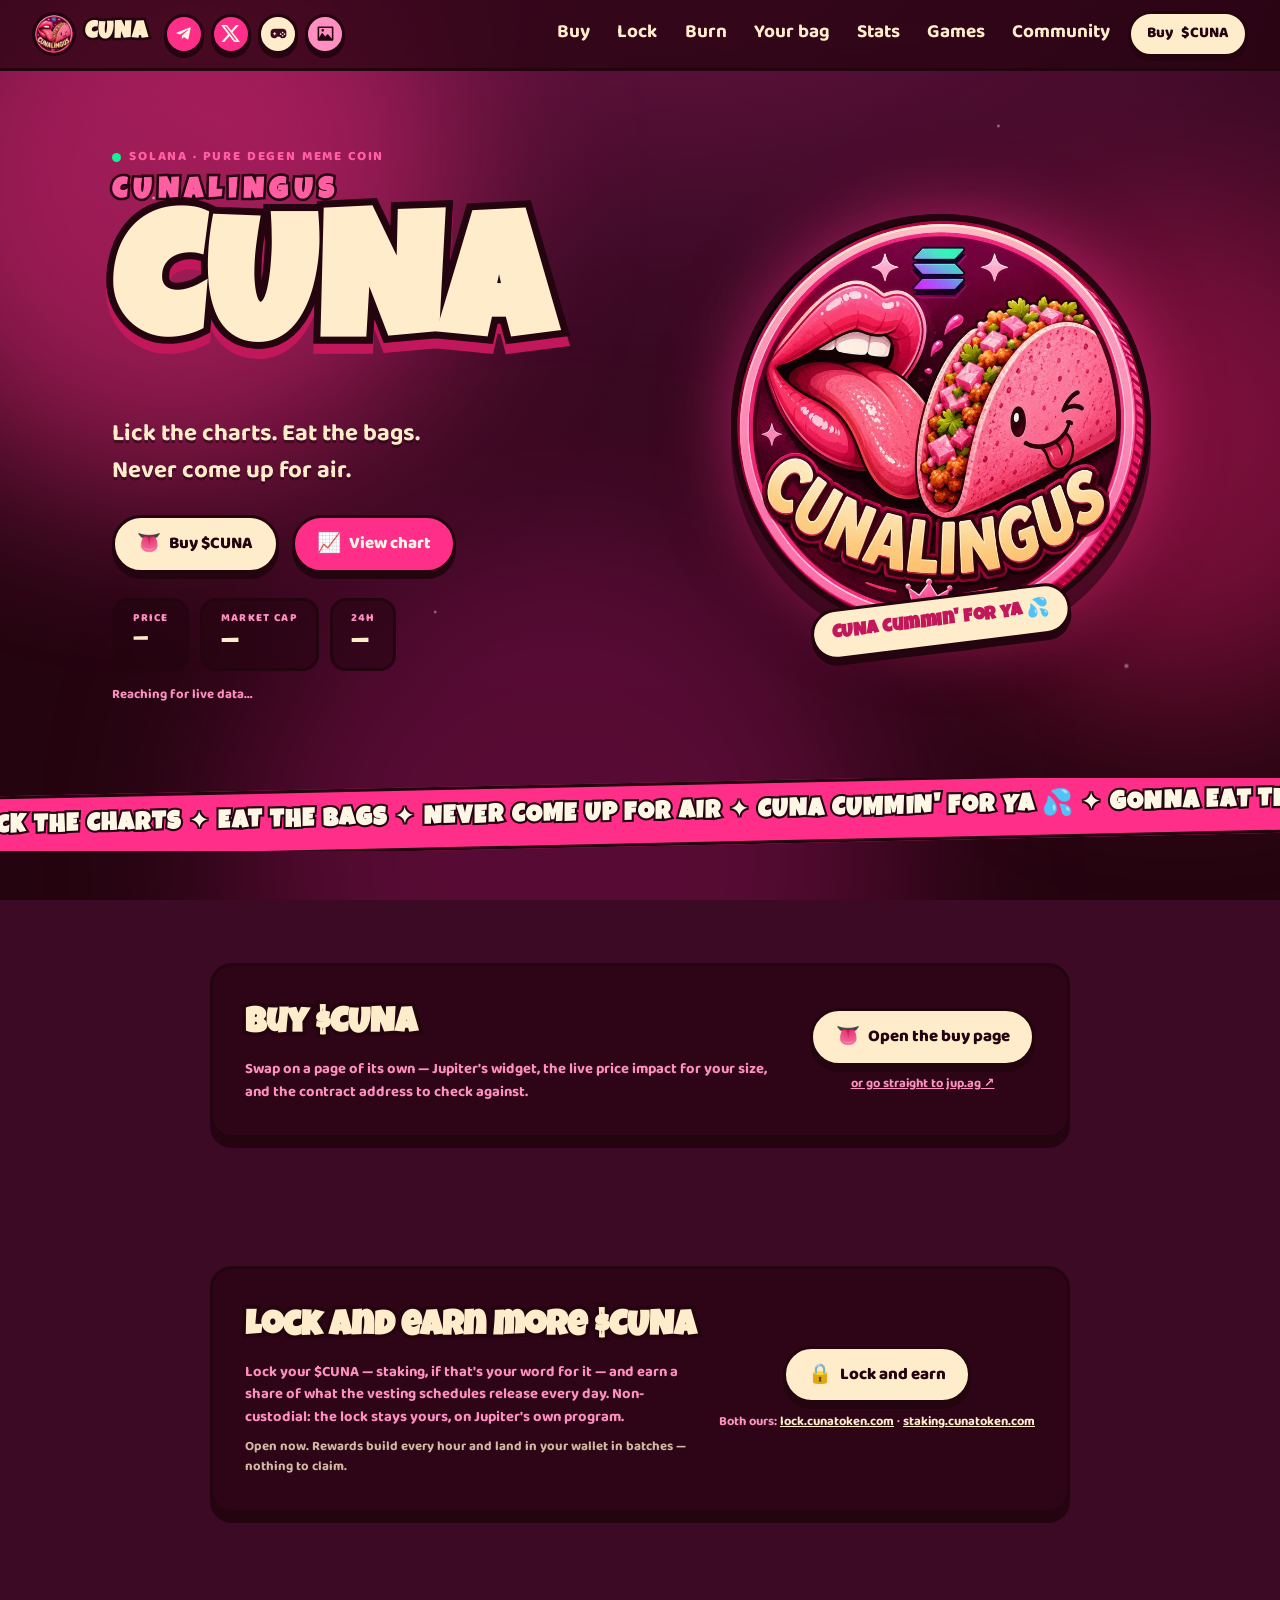
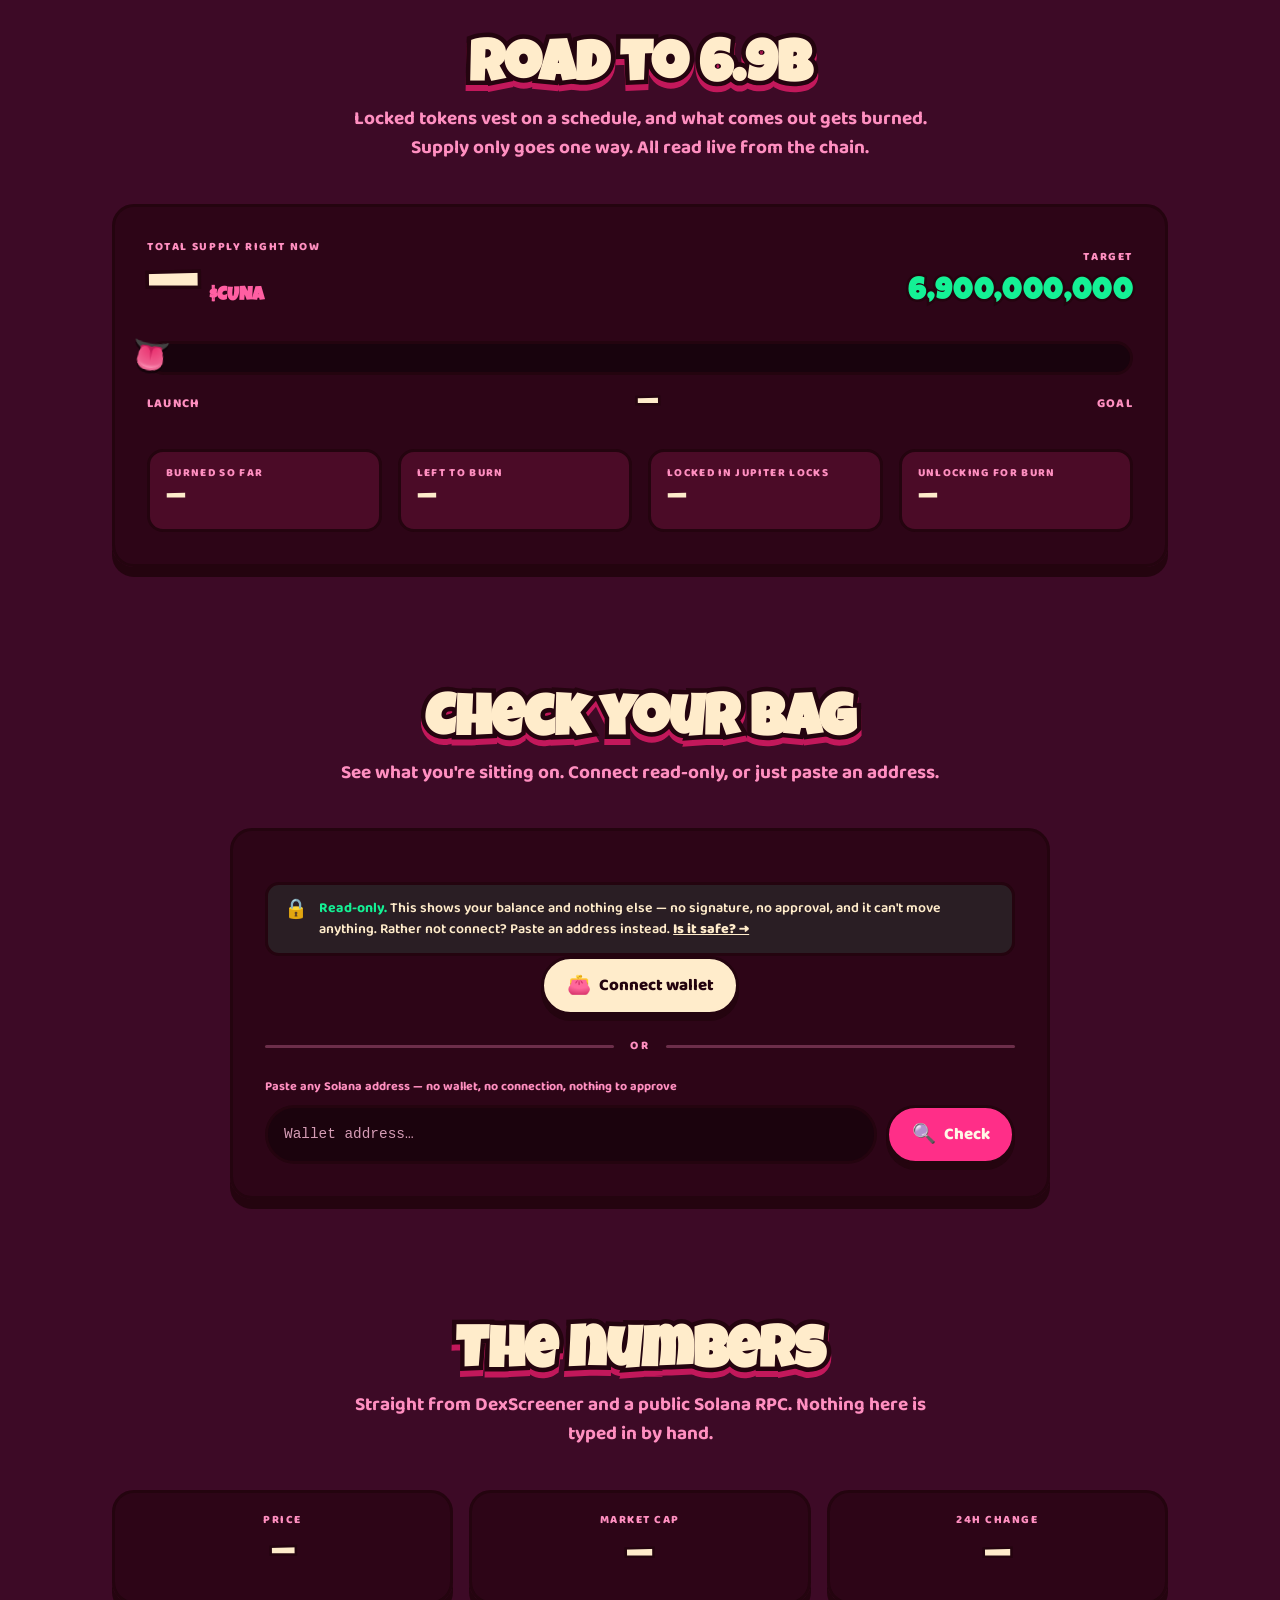
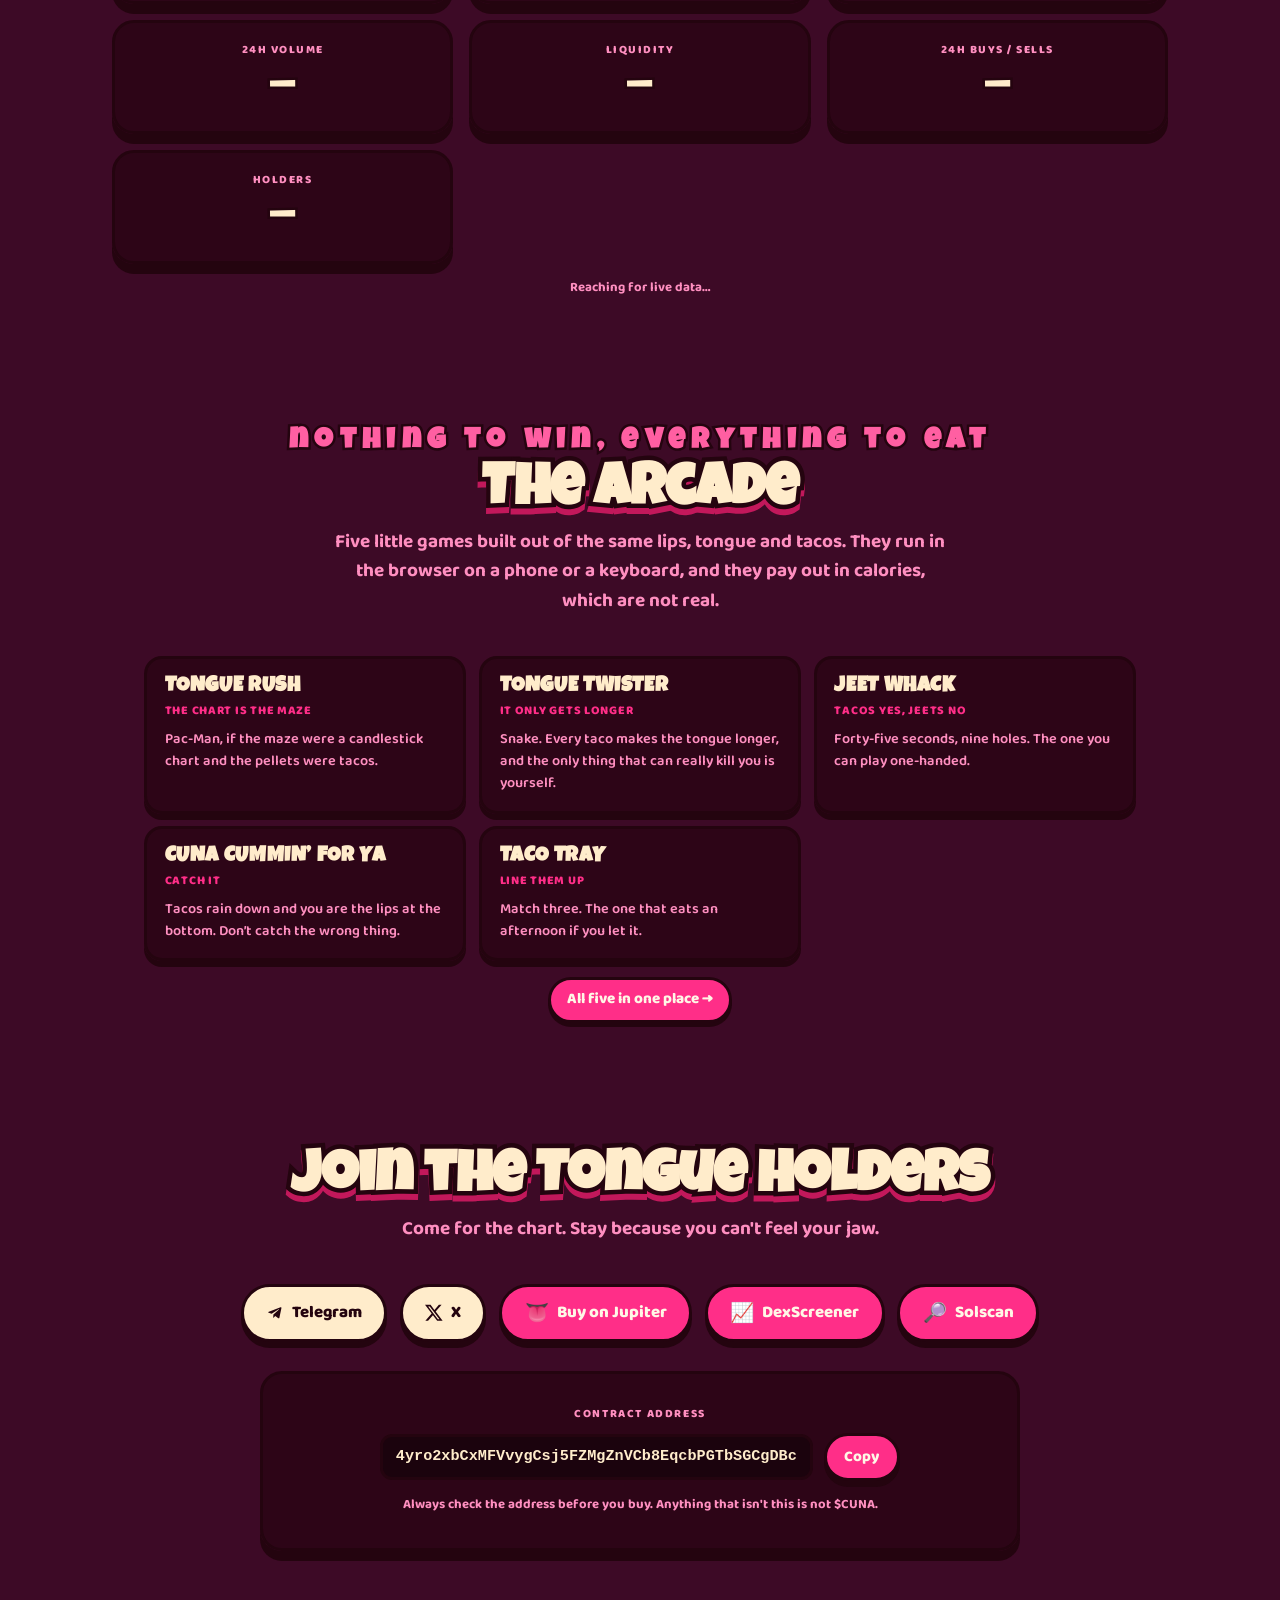
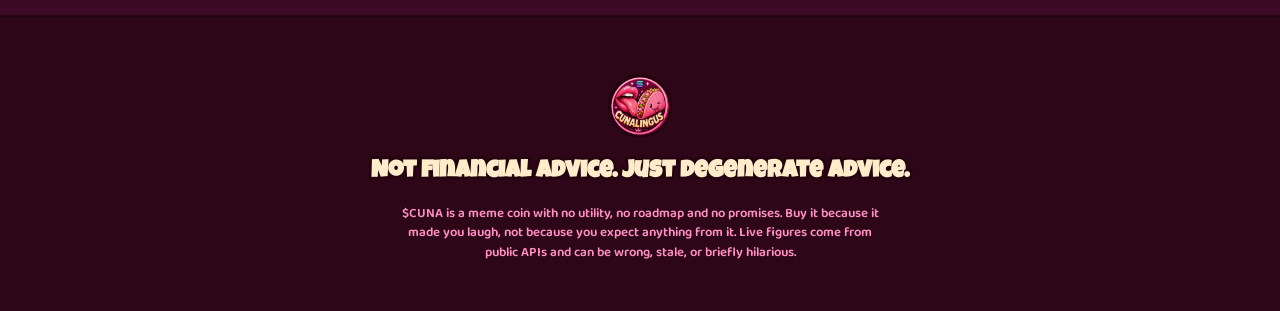
==== commit 70728783: "site: the lock program is open, so say so The card carried a "not open yet" line mirroring the banne" ====
--- a/index.html
+++ b/index.html
@@ -153,7 +153,7 @@
       <div class="buy-cta-copy">
         <h2 class="buy-cta-title">Lock and earn more $CUNA</h2>
         <p>Lock your $CUNA — staking, if that's your word for it — and earn a share of what the vesting schedules release every day. Non-custodial: the lock stays yours, on Jupiter's own program.</p>
-        <p class="lock-note">Not open yet — nothing is earning today. Locking now still starts your clock, and rewards flow once it opens.</p>
+        <p class="lock-note">Open now. Rewards build every hour and land in your wallet in batches — nothing to claim.</p>
       </div>
       <div class="buy-cta-actions">
         <a class="btn btn-buy" href="https://lock.cunatoken.com" target="_blank" rel="noopener">
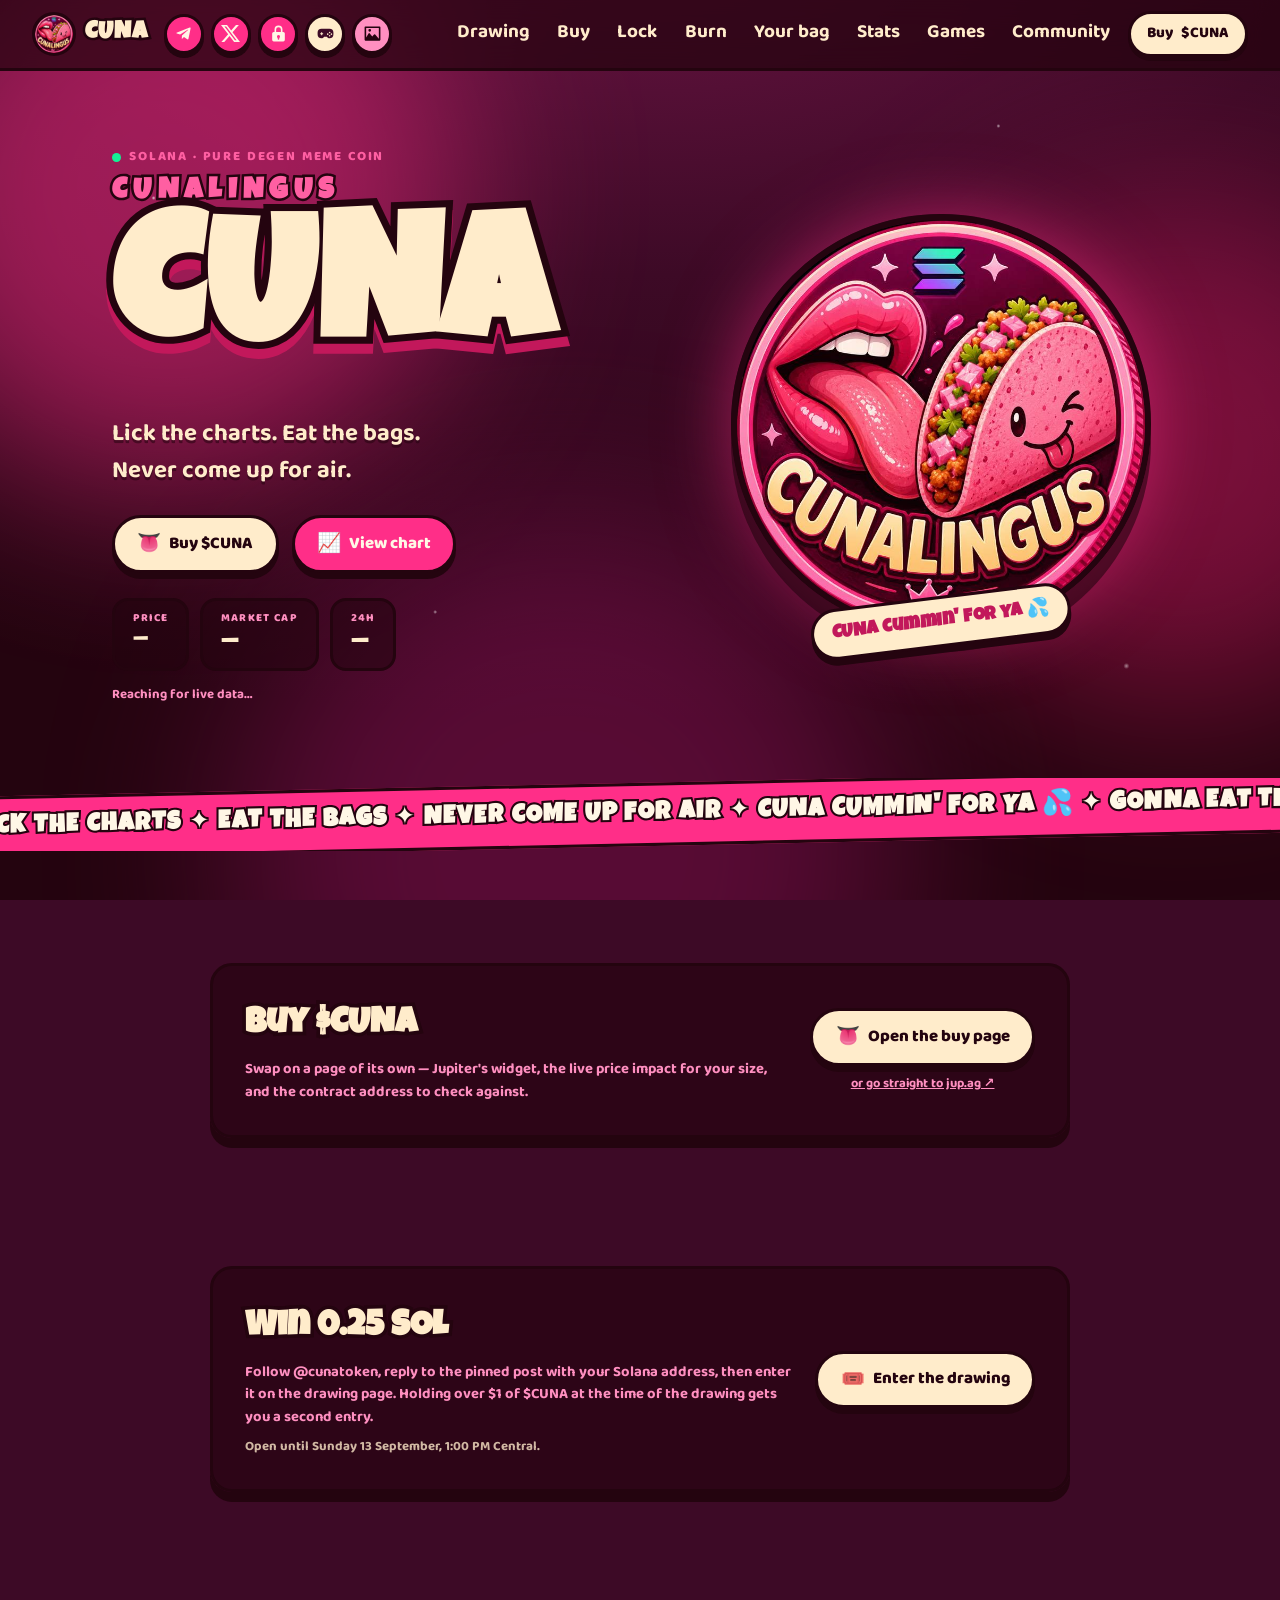
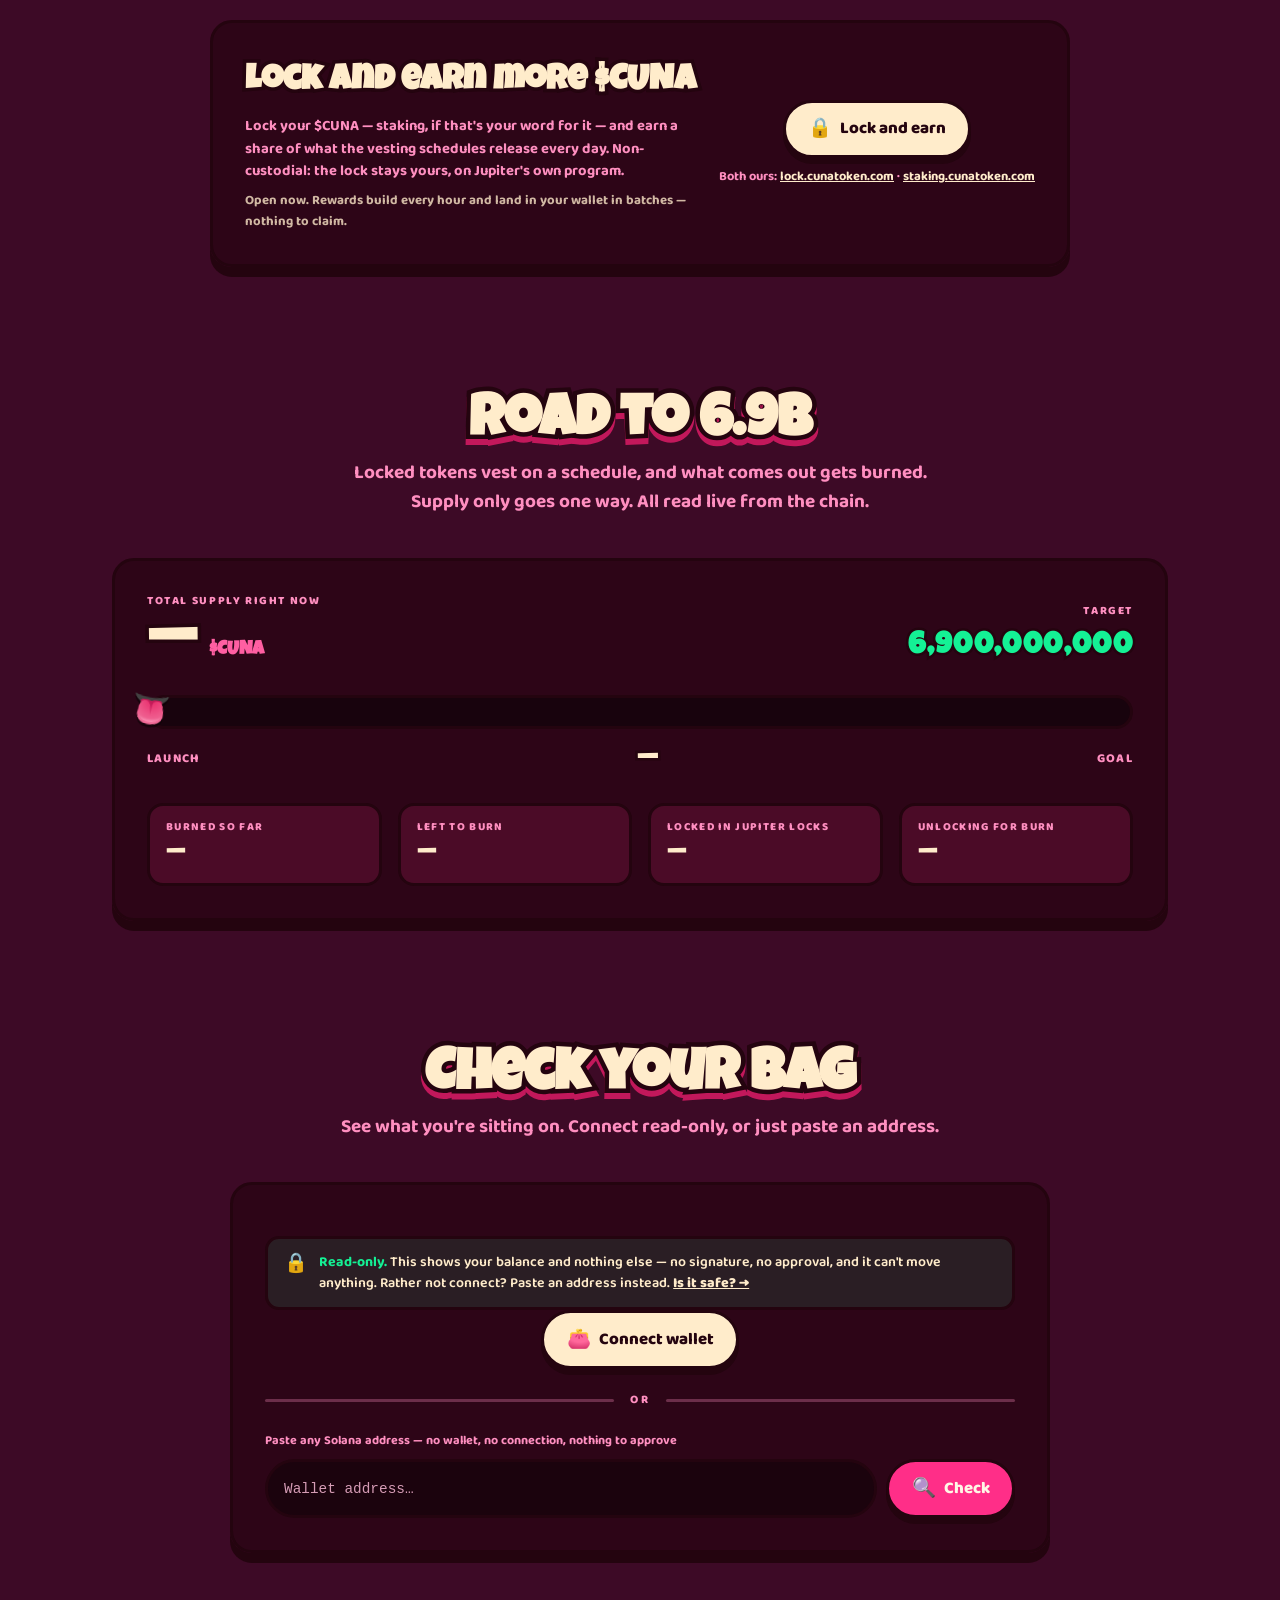
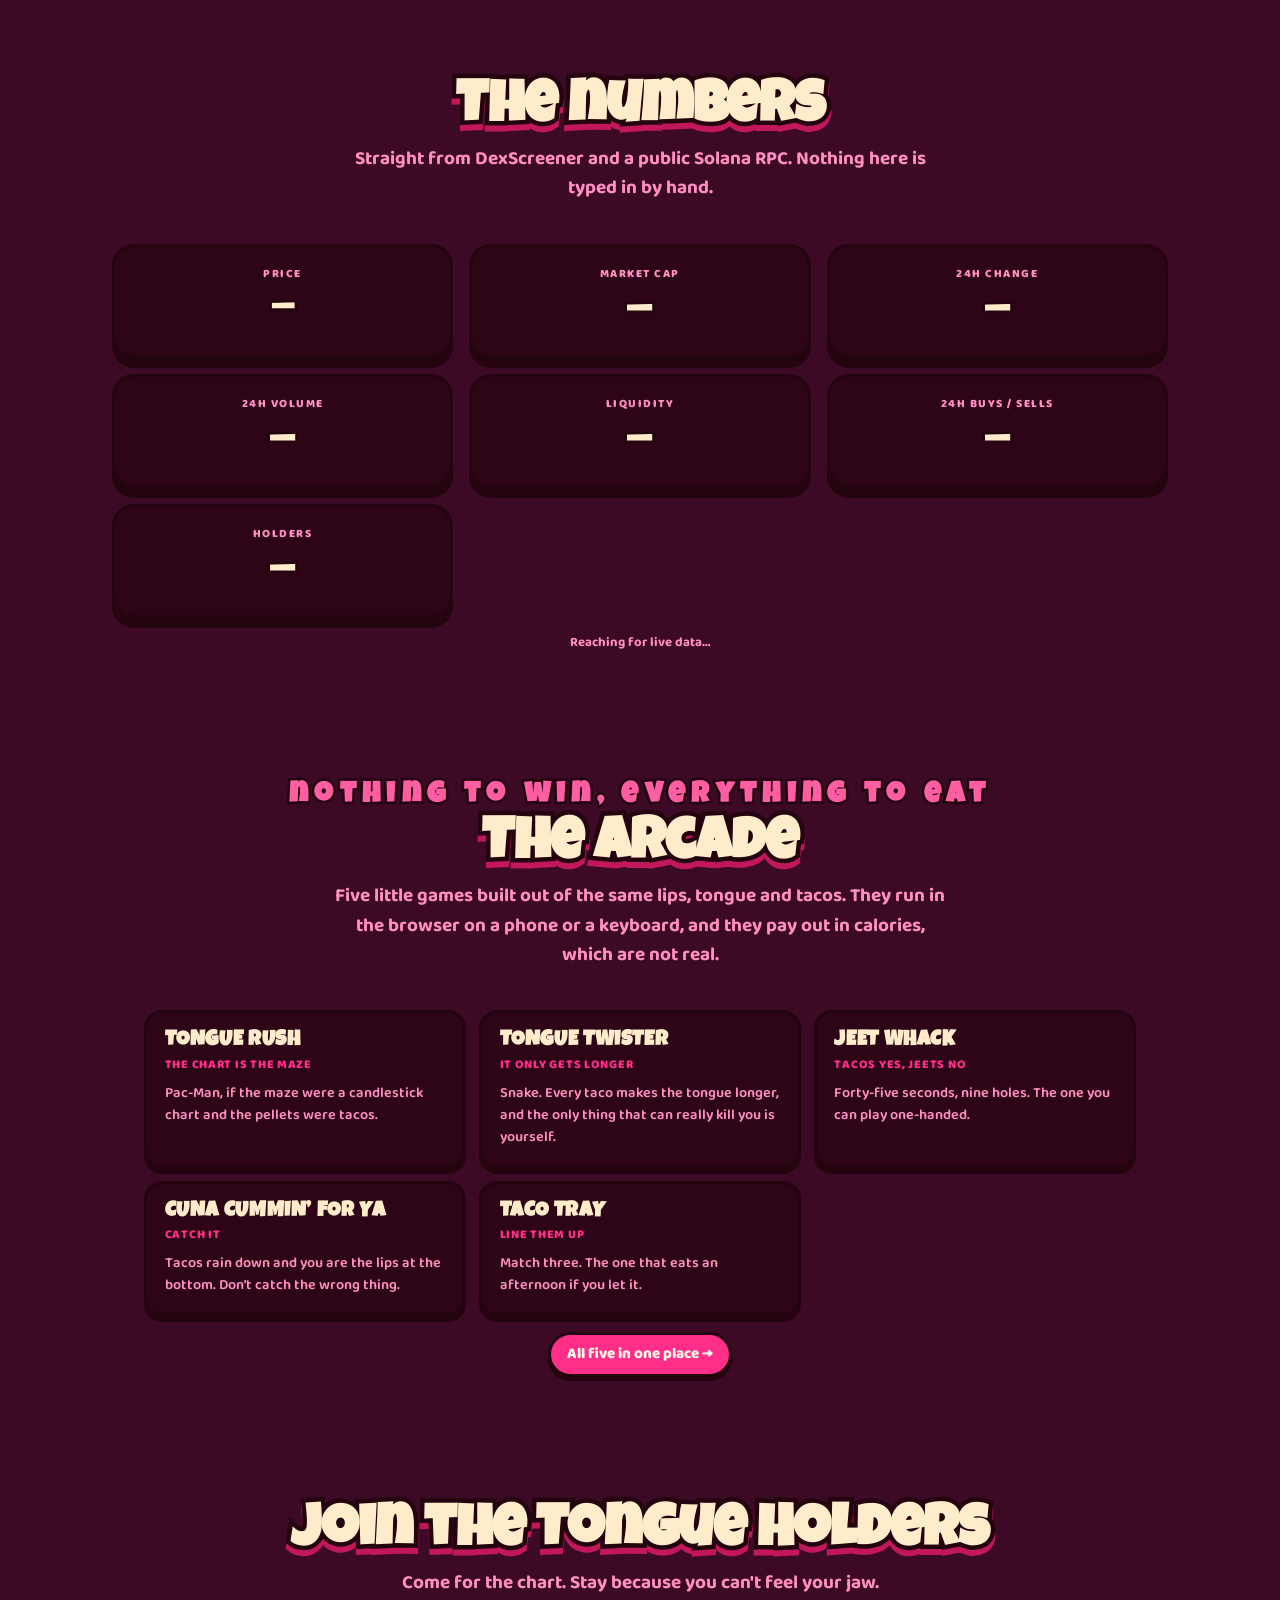
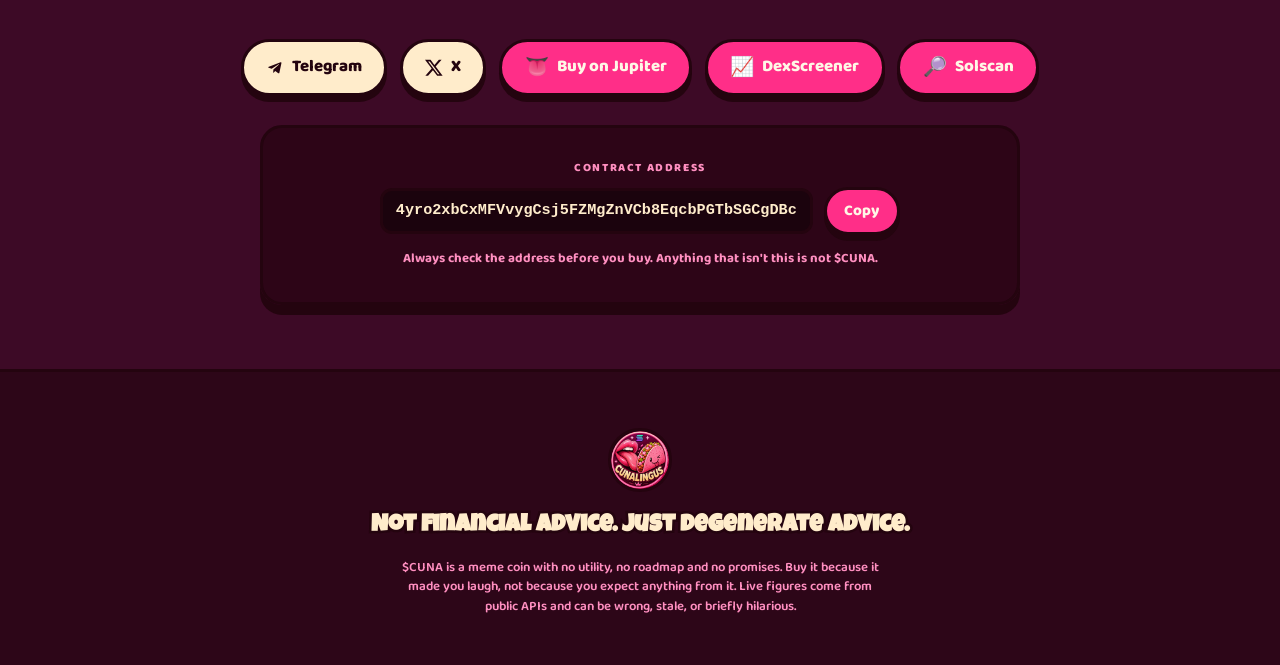
==== commit 992c8547: "site: drawing page, plus a route to the lock program from every page Drawing (draw.html): paste a So" ====
--- a/index.html
+++ b/index.html
@@ -52,6 +52,10 @@
        target="_blank" rel="noopener" aria-label="$CUNA on X">
       <svg viewBox="0 0 24 24" aria-hidden="true" focusable="false"><path d="M18.901 1.153h3.68l-8.04 9.19L24 22.846h-7.406l-5.8-7.584-6.638 7.584H.474l8.6-9.83L0 1.154h7.594l5.243 6.932ZM17.61 20.644h2.039L6.486 3.24H4.298Z"/></svg>
     </a>
+    <a class="social-btn social-lock" data-nav-lock href="https://lock.cunatoken.com"
+       target="_blank" rel="noopener" aria-label="Lock and earn more $CUNA">
+      <svg viewBox="0 0 24 24" aria-hidden="true" focusable="false"><path d="M12 2a5 5 0 0 0-5 5v3H6a2 2 0 0 0-2 2v8a2 2 0 0 0 2 2h12a2 2 0 0 0 2-2v-8a2 2 0 0 0-2-2h-1V7a5 5 0 0 0-5-5Zm-3 5a3 3 0 0 1 6 0v3H9V7Zm3 7a2 2 0 0 1 1 3.7V19a1 1 0 0 1-2 0v-1.3A2 2 0 0 1 12 14Z"/></svg>
+    </a>
     <a class="social-btn social-play" data-nav-play href="games.html"
        aria-label="Play the $CUNA games">
       <svg viewBox="0 0 24 24" aria-hidden="true" focusable="false"><path d="M17 6H7a5 5 0 0 0-5 5v2a5 5 0 0 0 5 5c1.4 0 2-.6 2.7-1.3l.6-.7h3.4l.6.7c.7.7 1.3 1.3 2.7 1.3a5 5 0 0 0 5-5v-2a5 5 0 0 0-5-5ZM9 13H7.8v1.2H6.5V13H5.3v-1.3h1.2v-1.2h1.3v1.2H9V13Zm5.8.8a1 1 0 1 1 0-2 1 1 0 0 1 0 2Zm2.4 2a1 1 0 1 1 0-2 1 1 0 0 1 0 2Zm0-4a1 1 0 1 1 0-2 1 1 0 0 1 0 2Zm2.3 2a1 1 0 1 1 0-2 1 1 0 0 1 0 2Z"/></svg>
@@ -62,6 +66,7 @@
     </a>
   </div>
   <nav class="nav-links" aria-label="Sections">
+    <a href="draw.html">Drawing</a>
     <a href="buy.html">Buy</a>
     <a href="#lock">Lock</a>
     <a href="#burn">Burn</a>
@@ -143,6 +148,22 @@
         </a>
         <a class="buy-cta-alt" href="https://jup.ag/tokens/4yro2xbCxMFVvygCsj5FZMgZnVCb8EqcbPGTbSGCgDBc"
            target="_blank" rel="noopener">or go straight to jup.ag ↗</a>
+      </div>
+    </div>
+  </section>
+
+  <!-- ───────────────────────── DRAWING ───────────────────────── -->
+  <section class="section" id="drawing">
+    <div class="card buy-cta">
+      <div class="buy-cta-copy">
+        <h2 class="buy-cta-title">Win 0.25 SOL</h2>
+        <p>Follow @cunatoken, reply to the pinned post with your Solana address, then enter it on the drawing page. Holding over $1 of $CUNA at the time of the drawing gets you a second entry.</p>
+        <p class="lock-note">Open until Sunday 13 September, 1:00 PM Central.</p>
+      </div>
+      <div class="buy-cta-actions">
+        <a class="btn btn-buy" href="draw.html">
+          <span class="btn-emoji" aria-hidden="true">🎟️</span> Enter the drawing
+        </a>
       </div>
     </div>
   </section>
@@ -426,5 +447,6 @@
 </footer>
 
 <script src="assets/app.js"></script>
+<script src="assets/drawbar.js"></script>
 </body>
 </html>
--- a/assets/styles.css
+++ b/assets/styles.css
@@ -903,11 +903,20 @@
   .social-btn { width: 34px; height: 34px; border-width: 2px; box-shadow: 0 3px 0 var(--ink); }
   .social-btn svg { width: 16px; height: 16px; }
   .nav-social { gap: .3rem; }
-}
-/* On the very narrowest phones the wordmark goes: the logo beside it already
-   says the same thing, and the icons are the part people came to press. */
-@media (max-width: 350px) {
+  /* The "$CUNA" after "Buy" is the first thing to go: five icons need the
+     room, and the button still says Buy. Measured, not guessed — at 430px
+     the header ran 37px over without this. */
+  .nav-buy-ticker { display: none; }
+}
+/* Then the wordmark: the logo beside it already says the same thing, and the
+   icons are the part people came to press. */
+@media (max-width: 420px) {
   .nav-brand span { display: none; }
+}
+@media (max-width: 360px) {
+  .social-btn { width: 30px; height: 30px; }
+  .social-btn svg { width: 14px; height: 14px; }
+  .nav-social { gap: .22rem; }
 }
 
 /* The lock CTA reuses the buy card's layout; this is the one line it adds —
@@ -923,3 +932,21 @@
    domains are how people get drained; saying which two are ours is free. */
 .lock-alts { margin: 0; text-align: center; line-height: 1.7; }
 .lock-alts a { color: var(--cream); text-decoration: underline; }
+
+/* The drawing strip, injected under the header by drawbar.js while the
+   drawing is open. It sits in normal flow rather than fixed, so it scrolls
+   away instead of eating screen on a phone. */
+.drawbar {
+  display: flex; align-items: center; justify-content: center;
+  gap: .5rem; flex-wrap: wrap;
+  padding: .6rem 1rem;
+  font-size: .88rem; font-weight: 800; letter-spacing: .01em;
+  color: var(--ink); text-align: center;
+  background: linear-gradient(90deg, var(--pink), #ffb0d2, var(--pink));
+  border-bottom: 2px solid var(--ink);
+  text-decoration: none;
+}
+.drawbar:hover, .drawbar:focus-visible { filter: brightness(1.06); }
+.drawbar-emoji { font-size: 1.05em; }
+.drawbar-go { font-weight: 900; }
+@media (max-width: 360px) { .drawbar { font-size: .8rem; padding: .5rem .6rem; } }
